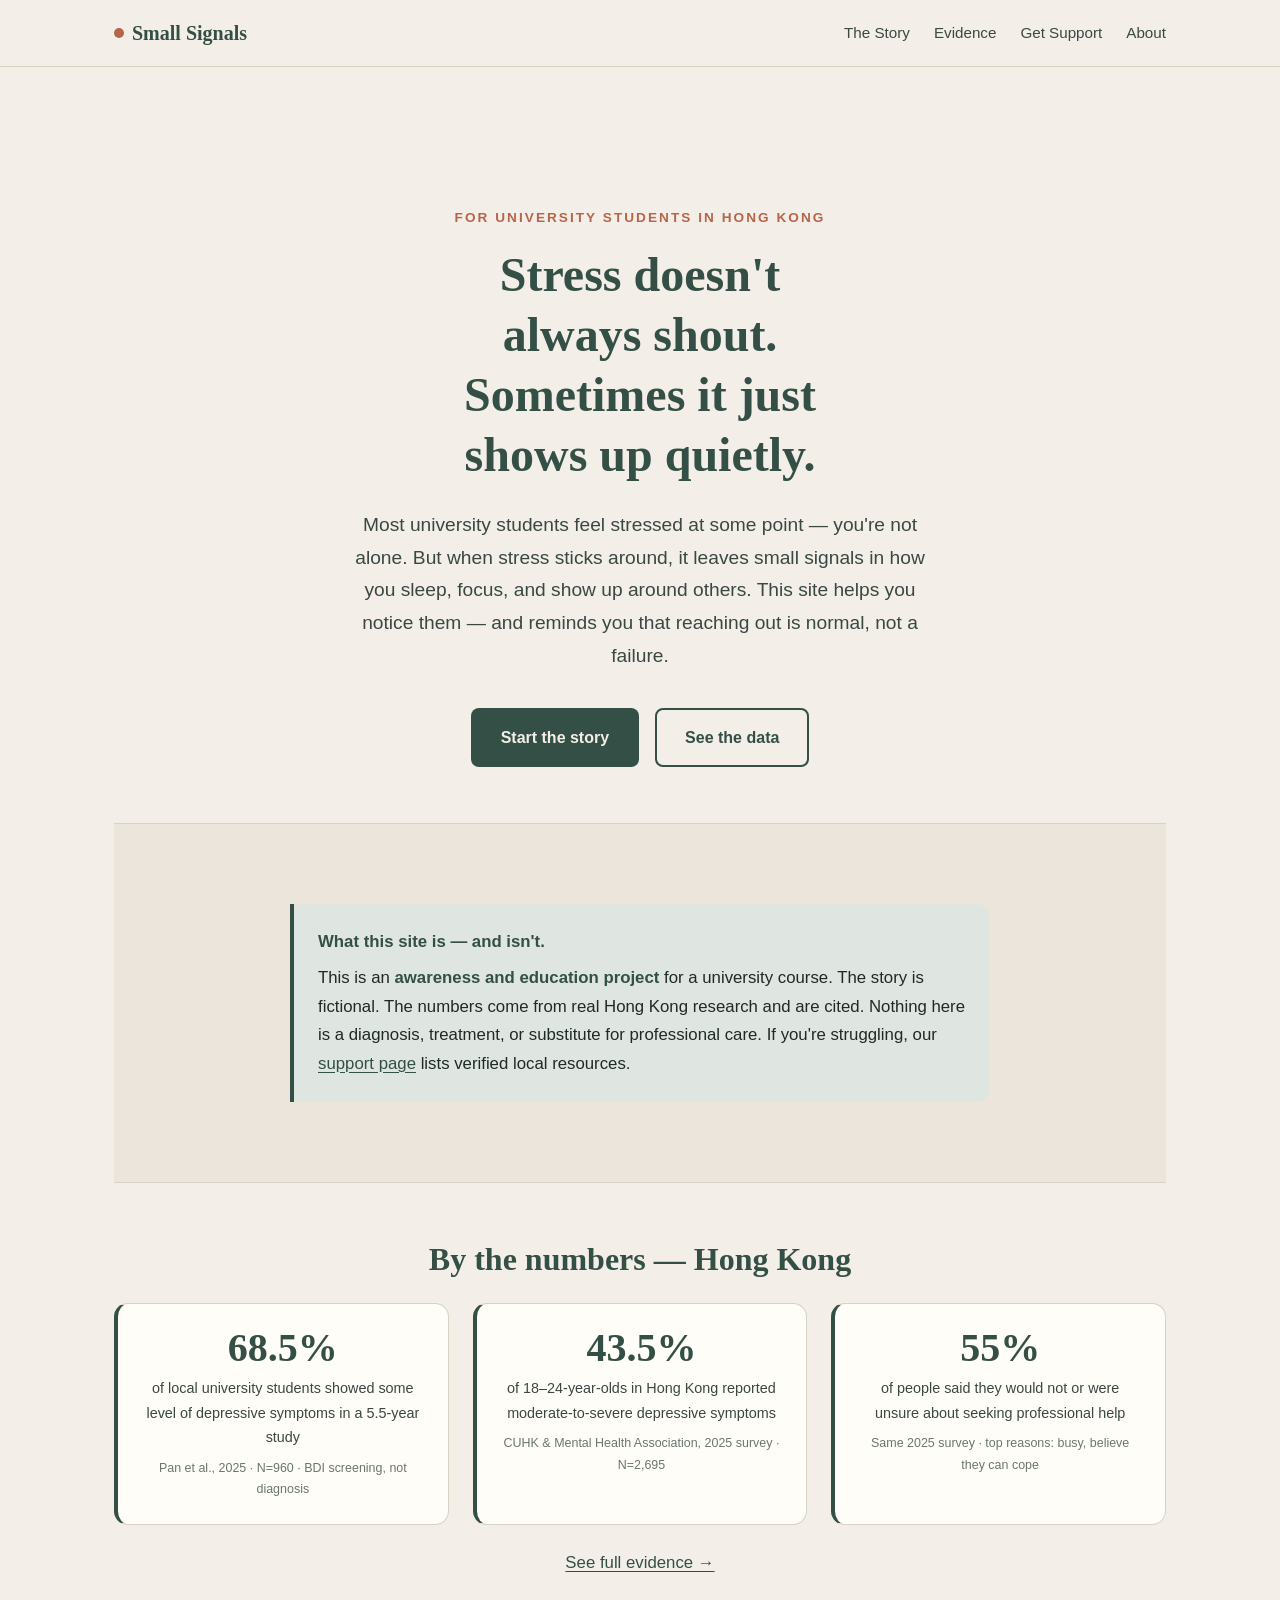
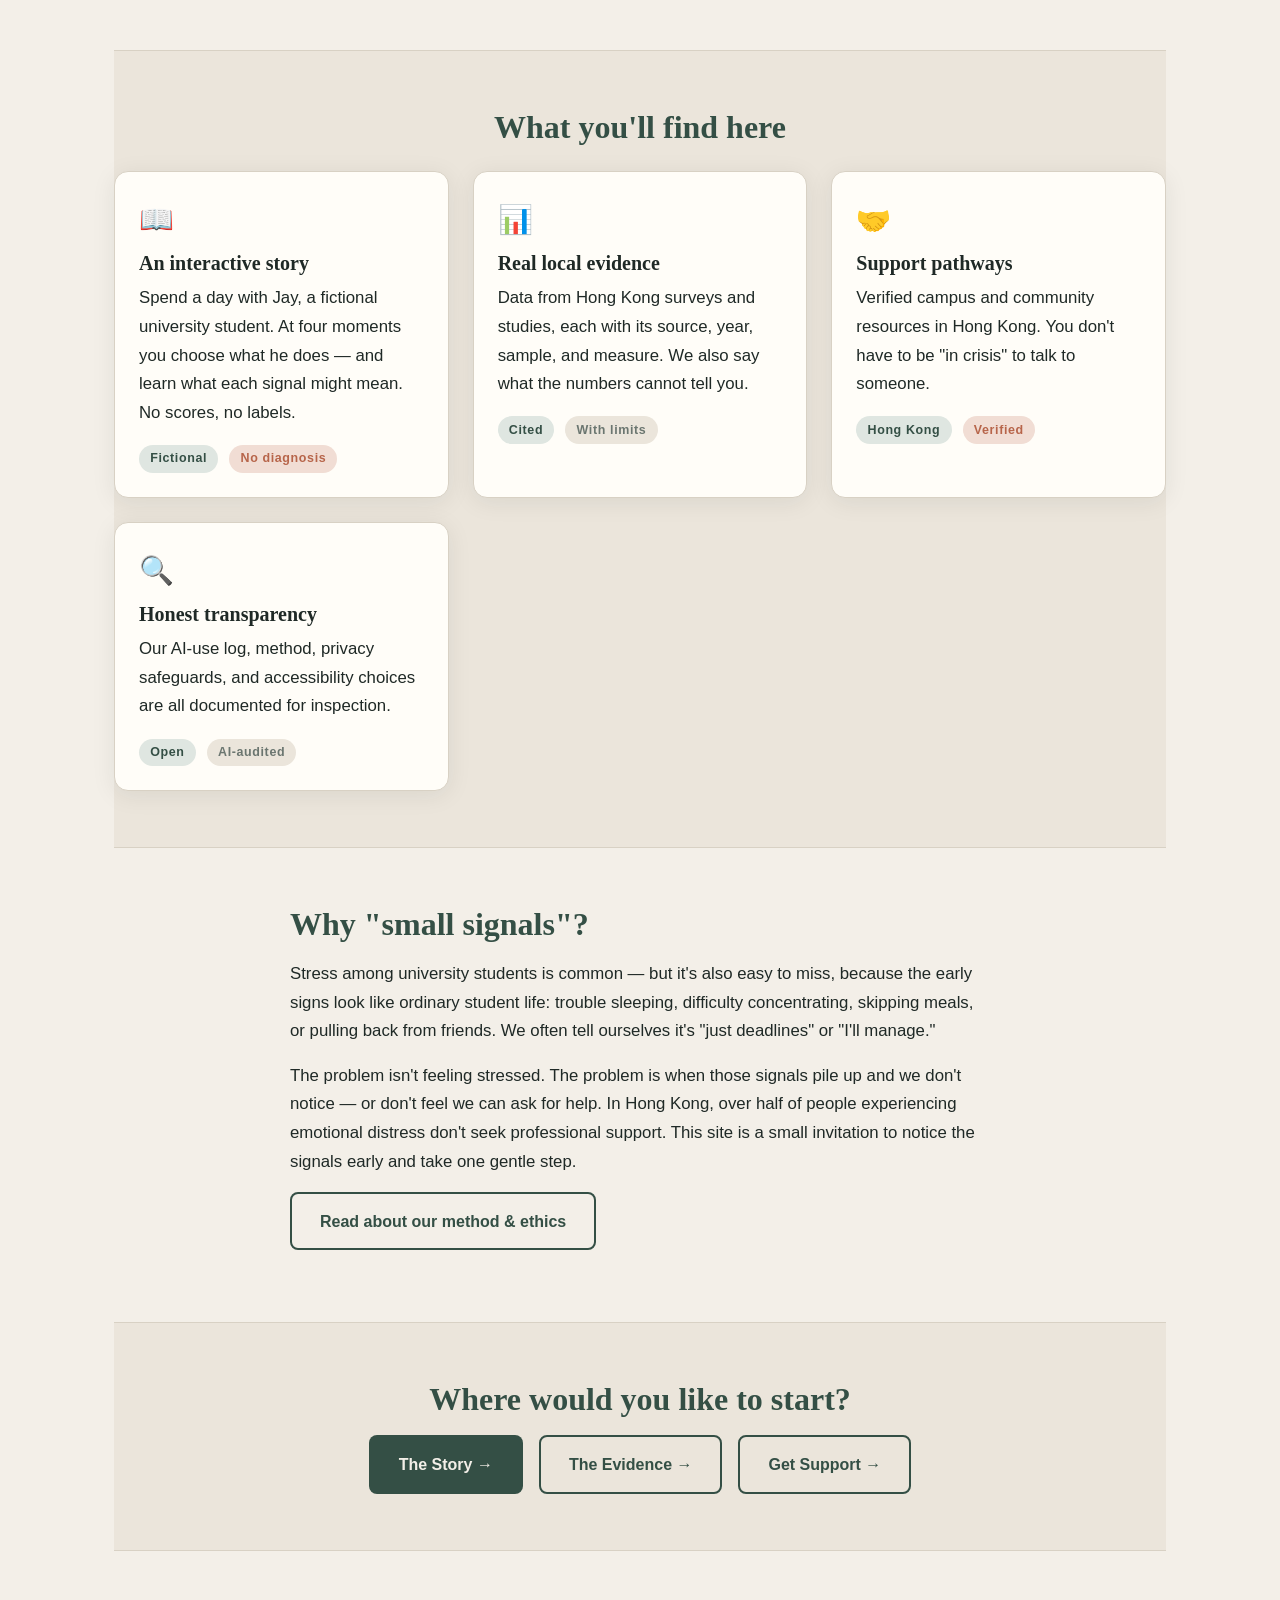
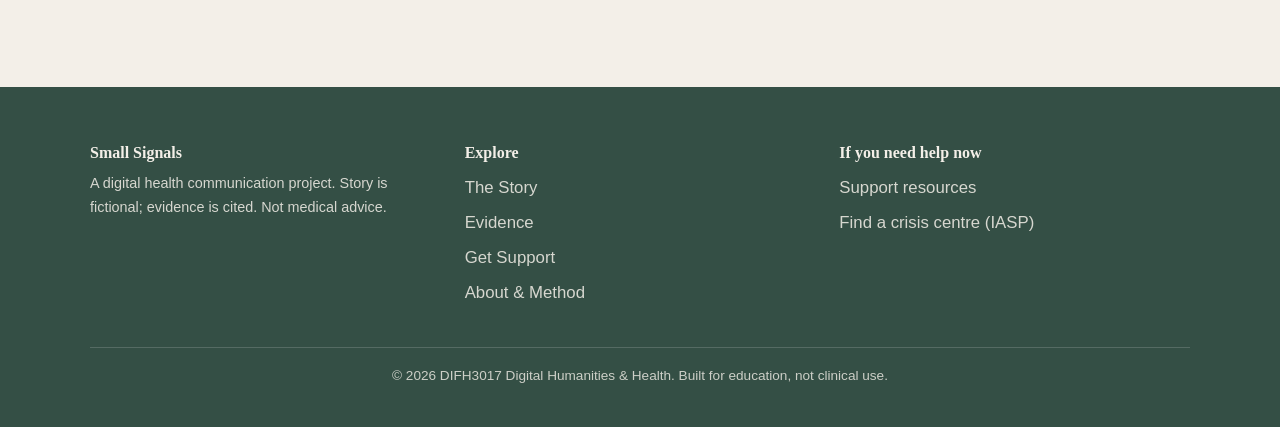
==== index.html @ 236f458a "Create index.html" ====
<!DOCTYPE html>
<html lang="en">
  <head>
    <meta charset="UTF-8" />
    <meta name="viewport" content="width=device-width, initial-scale=1.0" />
    <title>Small Signals — Recognising Stress in University Life</title>
    <meta
      name="description"
      content="An interactive, evidence-based site helping Hong Kong university students recognise stress signals and take a small step toward support. Fiction paired with real local data."
    />
    <link rel="stylesheet" href="style.css" />
  </head>
  <body>
    <a class="skip-link" href="#main">Skip to content</a>

    <header class="site-header">
      <nav class="nav" aria-label="Primary">
        <a href="index.html" class="nav-brand"
          ><span class="dot" aria-hidden="true"></span> Small Signals</a
        >
        <ul class="nav-links">
          <li><a href="story.html">The Story</a></li>
          <li><a href="evidence.html">Evidence</a></li>
          <li><a href="support.html">Get Support</a></li>
          <li><a href="about.html">About</a></li>
        </ul>
      </nav>
    </header>

    <main id="main">
      <!-- HERO -->
      <section class="hero">
        <span class="eyebrow">For university students in Hong Kong</span>
        <h1>Stress doesn't always shout. Sometimes it just shows up quietly.</h1>
        <p class="lede">
          Most university students feel stressed at some point — you're not
          alone. But when stress sticks around, it leaves small signals in how
          you sleep, focus, and show up around others. This site helps you
          notice them — and reminds you that reaching out is normal, not a
          failure.
        </p>
        <div class="btn-group">
          <a href="story.html" class="btn btn--primary">Start the story</a>
          <a href="evidence.html" class="btn btn--ghost">See the data</a>
        </div>
      </section>

      <!-- DISCLAIMER -->
      <section class="section section--alt">
        <div class="prose">
          <div class="callout callout--green">
            <strong>What this site is — and isn't.</strong>
            <p style="margin: 0.5rem 0 0">
              This is an <strong>awareness and education project</strong> for a
              university course. The story is fictional. The numbers come from
              real Hong Kong research and are cited. Nothing here is a
              diagnosis, treatment, or substitute for professional care. If
              you're struggling, our <a href="support.html">support page</a>
              lists verified local resources.
            </p>
          </div>
        </div>
      </section>

      <!-- KEY STATS PREVIEW -->
      <section class="section">
        <h2 style="text-align: center">By the numbers — Hong Kong</h2>
        <div class="stat-grid">
          <div class="stat">
            <span class="number">68.5%</span>
            <div class="label">
              of local university students showed some level of depressive
              symptoms in a 5.5-year study
            </div>
            <span class="caveat">Pan et al., 2025 · N=960 · BDI screening, not diagnosis</span>
          </div>
          <div class="stat">
            <span class="number">43.5%</span>
            <div class="label">
              of 18–24-year-olds in Hong Kong reported moderate-to-severe
              depressive symptoms
            </div>
            <span class="caveat">CUHK &amp; Mental Health Association, 2025 survey · N=2,695</span>
          </div>
          <div class="stat">
            <span class="number">55%</span>
            <div class="label">
              of people said they would not or were unsure about seeking
              professional help
            </div>
            <span class="caveat">Same 2025 survey · top reasons: busy, believe they can cope</span>
          </div>
        </div>
        <p style="text-align: center; margin-top: var(--space-3)">
          <a href="evidence.html">See full evidence &rarr;</a>
        </p>
      </section>

      <!-- FOUR PILLARS -->
      <section class="section section--alt">
        <h2 style="text-align: center">What you'll find here</h2>
        <div class="card-grid">
          <div class="card">
            <div class="icon" aria-hidden="true">📖</div>
            <h3>An interactive story</h3>
            <p>
              Spend a day with Jay, a fictional university student. At four
              moments you choose what he does — and learn what each signal
              might mean. No scores, no labels.
            </p>
            <span class="tag">Fictional</span>
            <span class="tag tag--coral">No diagnosis</span>
          </div>
          <div class="card">
            <div class="icon" aria-hidden="true">📊</div>
            <h3>Real local evidence</h3>
            <p>
              Data from Hong Kong surveys and studies, each with its source,
              year, sample, and measure. We also say what the numbers cannot
              tell you.
            </p>
            <span class="tag">Cited</span>
            <span class="tag tag--muted">With limits</span>
          </div>
          <div class="card">
            <div class="icon" aria-hidden="true">🤝</div>
            <h3>Support pathways</h3>
            <p>
              Verified campus and community resources in Hong Kong. You don't
              have to be "in crisis" to talk to someone.
            </p>
            <span class="tag">Hong Kong</span>
            <span class="tag tag--coral">Verified</span>
          </div>
          <div class="card">
            <div class="icon" aria-hidden="true">🔍</div>
            <h3>Honest transparency</h3>
            <p>
              Our AI-use log, method, privacy safeguards, and accessibility
              choices are all documented for inspection.
            </p>
            <span class="tag">Open</span>
            <span class="tag tag--muted">AI-audited</span>
          </div>
        </div>
      </section>

      <!-- WHY -->
      <section class="section">
        <div class="prose">
          <h2>Why "small signals"?</h2>
          <p>
            Stress among university students is common — but it's also easy to
            miss, because the early signs look like ordinary student life:
            trouble sleeping, difficulty concentrating, skipping meals, or
            pulling back from friends. We often tell ourselves it's "just
            deadlines" or "I'll manage."
          </p>
          <p>
            The problem isn't feeling stressed. The problem is when those
            signals pile up and we don't notice — or don't feel we can ask for
            help. In Hong Kong, over half of people experiencing emotional
            distress don't seek professional support. This site is a small
            invitation to notice the signals early and take one gentle step.
          </p>
          <p>
            <a href="about.html" class="btn btn--ghost"
              >Read about our method &amp; ethics</a
            >
          </p>
        </div>
      </section>

      <!-- CTA -->
      <section class="section section--alt" style="text-align: center">
        <h2>Where would you like to start?</h2>
        <div class="btn-group">
          <a href="story.html" class="btn btn--primary">The Story →</a>
          <a href="evidence.html" class="btn btn--ghost">The Evidence →</a>
          <a href="support.html" class="btn btn--ghost">Get Support →</a>
        </div>
      </section>
    </main>

    <footer class="site-footer">
      <div class="footer-inner">
        <div class="footer-grid">
          <div>
            <h3>Small Signals</h3>
            <p style="font-size: 0.9rem; opacity: 0.85">
              A digital health communication project. Story is fictional;
              evidence is cited. Not medical advice.
            </p>
          </div>
          <div>
            <h3>Explore</h3>
            <a href="story.html">The Story</a>
            <a href="evidence.html">Evidence</a>
            <a href="support.html">Get Support</a>
            <a href="about.html">About &amp; Method</a>
          </div>
          <div>
            <h3>If you need help now</h3>
            <a href="support.html">Support resources</a>
            <a
              href="https://www.iasp.info/resources/Crisis_Centres/"
              target="_blank"
              rel="noopener"
              >Find a crisis centre (IASP)</a
            >
          </div>
        </div>
        <div class="footer-bottom">
          <p>
            © <span id="year">2026</span> DIFH3017 Digital Humanities &amp;
            Health. Built for education, not clinical use.
          </p>
        </div>
      </div>
    </footer>

    <script src="script.js"></script>
  </body>
</html>
---- style.css ----
/* =========================================================
   DIFH3017 — Mental Health Communication Website
   Design tokens: warm paper, deep green, restrained coral
   ========================================================= */

:root {
  --paper: #f3efe8;
  --paper-2: #ebe5db;
  --ink: #1f2926;
  --ink-soft: #3a4742;
  --muted: #6b7670;
  --green: #344f45;
  --green-soft: #5a7a6e;
  --green-tint: #dfe6e1;
  --coral: #b7654a;
  --coral-soft: #d3927d;
  --coral-tint: #f1ddd4;
  --line: #d8d1c4;
  --white: #fffdf8;

  --space-1: 0.5rem;
  --space-2: 1rem;
  --space-3: 1.5rem;
  --space-4: 2.25rem;
  --space-5: 3.5rem;
  --space-6: 5rem;

  --radius: 14px;
  --radius-sm: 8px;

  --shadow: 0 4px 24px rgba(31, 41, 38, 0.08);

  --font-serif: "Georgia", "Times New Roman", serif;
  --font-sans: -apple-system, BlinkMacSystemFont, "Segoe UI", "Helvetica Neue",
    Arial, sans-serif;

  --maxw: 1100px;
  --maxw-prose: 700px;
}

*,
*::before,
*::after {
  box-sizing: border-box;
}

html {
  scroll-behavior: smooth;
}

body {
  margin: 0;
  font-family: var(--font-sans);
  font-size: 1.05rem;
  line-height: 1.7;
  color: var(--ink);
  background: var(--paper);
  -webkit-font-smoothing: antialiased;
}

h1,
h2,
h3,
h4 {
  font-family: var(--font-serif);
  color: var(--green);
  line-height: 1.25;
  margin-top: 0;
}

h1 {
  font-size: clamp(2rem, 5vw, 3rem);
  margin-bottom: var(--space-3);
}

h2 {
  font-size: clamp(1.5rem, 3vw, 2rem);
  margin-bottom: var(--space-2);
}

h3 {
  font-size: 1.25rem;
  color: var(--ink);
  margin-bottom: var(--space-1);
}

p {
  margin: 0 0 var(--space-2);
}

a {
  color: var(--green);
  text-decoration: underline;
  text-underline-offset: 3px;
}

a:hover {
  color: var(--coral);
}

/* ---------- Skip link ---------- */
.skip-link {
  position: absolute;
  left: -9999px;
  top: 0;
  background: var(--green);
  color: var(--paper);
  padding: 0.75rem 1.25rem;
  z-index: 1000;
  border-radius: 0 0 var(--radius-sm) 0;
}

.skip-link:focus {
  left: 0;
}

/* ---------- Header / Nav ---------- */
.site-header {
  background: var(--paper);
  border-bottom: 1px solid var(--line);
  position: sticky;
  top: 0;
  z-index: 100;
}

.nav {
  max-width: var(--maxw);
  margin: 0 auto;
  padding: var(--space-2) var(--space-3);
  display: flex;
  align-items: center;
  justify-content: space-between;
  flex-wrap: wrap;
  gap: var(--space-2);
}

.nav-brand {
  font-family: var(--font-serif);
  font-size: 1.25rem;
  font-weight: 700;
  color: var(--green);
  text-decoration: none;
  display: flex;
  align-items: center;
  gap: 0.5rem;
}

.nav-brand .dot {
  display: inline-block;
  width: 10px;
  height: 10px;
  border-radius: 50%;
  background: var(--coral);
}

.nav-links {
  display: flex;
  gap: var(--space-3);
  list-style: none;
  margin: 0;
  padding: 0;
  flex-wrap: wrap;
}

.nav-links a {
  text-decoration: none;
  color: var(--ink-soft);
  font-weight: 500;
  font-size: 0.95rem;
  padding: 0.25rem 0;
  border-bottom: 2px solid transparent;
}

.nav-links a:hover,
.nav-links a.active {
  color: var(--green);
  border-bottom-color: var(--coral);
}

/* ---------- Layout ---------- */
main {
  max-width: var(--maxw);
  margin: 0 auto;
  padding: var(--space-5) var(--space-3);
}

.prose {
  max-width: var(--maxw-prose);
  margin: 0 auto;
}

.section {
  padding: var(--space-5) 0;
}

.section--alt {
  background: var(--paper-2);
  border-top: 1px solid var(--line);
  border-bottom: 1px solid var(--line);
}

/* ---------- Hero ---------- */
.hero {
  padding: var(--space-6) 0 var(--space-5);
  text-align: center;
}

.hero .eyebrow {
  display: inline-block;
  font-size: 0.85rem;
  letter-spacing: 0.15em;
  text-transform: uppercase;
  color: var(--coral);
  font-weight: 600;
  margin-bottom: var(--space-2);
}

.hero h1 {
  max-width: 16ch;
  margin-left: auto;
  margin-right: auto;
}

.hero .lede {
  font-size: 1.2rem;
  color: var(--ink-soft);
  max-width: 55ch;
  margin: 0 auto var(--space-4);
}

/* ---------- Buttons ---------- */
.btn {
  display: inline-block;
  padding: 0.85rem 1.75rem;
  border-radius: var(--radius-sm);
  font-weight: 600;
  text-decoration: none;
  border: 2px solid transparent;
  cursor: pointer;
  font-size: 1rem;
  transition: background 0.2s, color 0.2s, border-color 0.2s;
  font-family: var(--font-sans);
}

.btn--primary {
  background: var(--green);
  color: var(--paper);
}

.btn--primary:hover {
  background: var(--coral);
  color: var(--paper);
}

.btn--ghost {
  background: transparent;
  color: var(--green);
  border-color: var(--green);
}

.btn--ghost:hover {
  background: var(--green);
  color: var(--paper);
}

.btn-group {
  display: flex;
  gap: var(--space-2);
  flex-wrap: wrap;
  justify-content: center;
}

/* ---------- Cards ---------- */
.card-grid {
  display: grid;
  grid-template-columns: repeat(auto-fit, minmax(260px, 1fr));
  gap: var(--space-3);
  margin-top: var(--space-3);
}

.card {
  background: var(--white);
  border: 1px solid var(--line);
  border-radius: var(--radius);
  padding: var(--space-3);
  box-shadow: var(--shadow);
}

.card .icon {
  font-size: 1.75rem;
  margin-bottom: var(--space-1);
}

/* ---------- Tag / label ---------- */
.tag {
  display: inline-block;
  font-size: 0.78rem;
  font-weight: 600;
  letter-spacing: 0.05em;
  padding: 0.2rem 0.7rem;
  border-radius: 999px;
  background: var(--green-tint);
  color: var(--green);
  margin-right: 0.4rem;
}

.tag--coral {
  background: var(--coral-tint);
  color: var(--coral);
}

.tag--muted {
  background: var(--paper-2);
  color: var(--muted);
}

/* ---------- Evidence ---------- */
.stat-grid {
  display: grid;
  grid-template-columns: repeat(auto-fit, minmax(200px, 1fr));
  gap: var(--space-3);
  margin: var(--space-3) 0;
}

.stat {
  background: var(--white);
  border: 1px solid var(--line);
  border-left: 4px solid var(--green);
  border-radius: var(--radius);
  padding: var(--space-3);
  text-align: center;
}

.stat .number {
  font-family: var(--font-serif);
  font-size: 2.5rem;
  font-weight: 700;
  color: var(--green);
  line-height: 1;
  display: block;
  margin-bottom: 0.5rem;
}

.stat .label {
  font-size: 0.9rem;
  color: var(--ink-soft);
}

.stat .caveat {
  font-size: 0.78rem;
  color: var(--muted);
  margin-top: 0.5rem;
  display: block;
}

/* ---------- Story ---------- */
.story-nav {
  display: flex;
  gap: var(--space-1);
  flex-wrap: wrap;
  justify-content: center;
  margin: var(--space-3) 0;
}

.story-nav button {
  background: var(--white);
  border: 1px solid var(--line);
  color: var(--ink-soft);
  padding: 0.5rem 1rem;
  border-radius: 999px;
  cursor: pointer;
  font-size: 0.9rem;
  font-family: var(--font-sans);
}

.story-nav button.active {
  background: var(--green);
  color: var(--paper);
  border-color: var(--green);
}

.story-nav button:focus-visible,
.btn:focus-visible,
a:focus-visible {
  outline: 3px solid var(--coral);
  outline-offset: 2px;
}

.scene {
  background: var(--white);
  border: 1px solid var(--line);
  border-radius: var(--radius);
  padding: var(--space-4);
  margin: var(--space-3) 0;
  box-shadow: var(--shadow);
  position: relative;
}

.scene .scene-place {
  font-size: 0.85rem;
  letter-spacing: 0.1em;
  text-transform: uppercase;
  color: var(--coral);
  font-weight: 600;
}

.scene .scene-title {
  margin-top: 0.25rem;
}

.scene p {
  font-size: 1.1rem;
  line-height: 1.8;
}

.scene .reflection {
  background: var(--paper-2);
  border-left: 3px solid var(--coral);
  padding: var(--space-2) var(--space-3);
  border-radius: 0 var(--radius-sm) var(--radius-sm) 0;
  margin-top: var(--space-3);
  font-style: italic;
  color: var(--ink-soft);
}

.scene-controls {
  display: flex;
  justify-content: space-between;
  margin-top: var(--space-3);
  gap: var(--space-2);
}

/* ---------- Storymap ---------- */
.storymap {
  display: flex;
  justify-content: space-between;
  align-items: center;
  margin: var(--space-4) 0;
  flex-wrap: wrap;
  gap: var(--space-1);
  position: relative;
}

.storymap::before {
  content: "";
  position: absolute;
  top: 18px;
  left: 24px;
  right: 24px;
  height: 2px;
  background: var(--line);
  z-index: 0;
}

.map-stop {
  display: flex;
  flex-direction: column;
  align-items: center;
  gap: 0.4rem;
  cursor: pointer;
  background: none;
  border: none;
  z-index: 1;
  font-family: var(--font-sans);
  font-size: 0.78rem;
  color: var(--ink-soft);
}

.map-stop .dot {
  width: 36px;
  height: 36px;
  border-radius: 50%;
  background: var(--white);
  border: 2px solid var(--green-soft);
  display: flex;
  align-items: center;
  justify-content: center;
  font-weight: 700;
  color: var(--green-soft);
  transition: all 0.2s;
}

.map-stop.active .dot {
  background: var(--green);
  color: var(--paper);
  border-color: var(--green);
  transform: scale(1.15);
}

.map-stop:hover .dot {
  border-color: var(--coral);
}

/* ---------- Table ---------- */
.table-wrap {
  overflow-x: auto;
  margin: var(--space-3) 0;
}

table {
  width: 100%;
  border-collapse: collapse;
  font-size: 0.95rem;
}

th,
td {
  padding: 0.85rem 1rem;
  text-align: left;
  border-bottom: 1px solid var(--line);
  vertical-align: top;
}

th {
  background: var(--green);
  color: var(--paper);
  font-weight: 600;
}

tbody tr:nth-child(even) {
  background: var(--paper-2);
}

/* ---------- Callout ---------- */
.callout {
  background: var(--coral-tint);
  border-left: 4px solid var(--coral);
  padding: var(--space-3);
  border-radius: 0 var(--radius) var(--radius) 0;
  margin: var(--space-3) 0;
}

.callout--green {
  background: var(--green-tint);
  border-left-color: var(--green);
}

.callout strong {
  color: var(--coral);
}

.callout--green strong {
  color: var(--green);
}

/* ---------- Footer ---------- */
.site-footer {
  background: var(--green);
  color: var(--paper);
  padding: var(--space-5) var(--space-3) var(--space-3);
  margin-top: var(--space-6);
}

.footer-inner {
  max-width: var(--maxw);
  margin: 0 auto;
}

.footer-grid {
  display: grid;
  grid-template-columns: repeat(auto-fit, minmax(200px, 1fr));
  gap: var(--space-3);
  margin-bottom: var(--space-4);
}

.footer-grid h3 {
  color: var(--paper);
  font-size: 1rem;
  margin-bottom: var(--space-1);
}

.footer-grid a {
  color: var(--paper);
  text-decoration: none;
  display: block;
  padding: 0.2rem 0;
  opacity: 0.85;
}

.footer-grid a:hover {
  opacity: 1;
  text-decoration: underline;
}

.footer-bottom {
  border-top: 1px solid rgba(255, 255, 255, 0.2);
  padding-top: var(--space-2);
  font-size: 0.85rem;
  opacity: 0.8;
  text-align: center;
}

/* ---------- Live region (a11y) ---------- */
.sr-only {
  position: absolute;
  width: 1px;
  height: 1px;
  padding: 0;
  margin: -1px;
  overflow: hidden;
  clip: rect(0, 0, 0, 0);
  white-space: nowrap;
  border: 0;
}

/* ---------- Story interaction ---------- */
.progress-dots {
  display: flex;
  justify-content: center;
  gap: 0.6rem;
  margin: var(--space-3) 0;
}

.progress-dot {
  width: 12px;
  height: 12px;
  border-radius: 50%;
  background: var(--line);
  border: none;
  cursor: pointer;
  padding: 0;
  transition: background 0.2s, transform 0.2s;
}

.progress-dot.active {
  background: var(--green);
  transform: scale(1.4);
}

.progress-dot.done {
  background: var(--coral);
}

.story-card {
  background: var(--white);
  border: 1px solid var(--line);
  border-radius: var(--radius);
  padding: var(--space-4);
  margin: var(--space-3) 0;
  box-shadow: var(--shadow);
  max-width: var(--maxw-prose);
  margin-left: auto;
  margin-right: auto;
}

.story-card .time {
  font-size: 0.85rem;
  letter-spacing: 0.1em;
  text-transform: uppercase;
  color: var(--coral);
  font-weight: 600;
  margin-bottom: var(--space-1);
}

.story-card h2 {
  margin-bottom: var(--space-2);
}

.story-card .scene-text {
  font-size: 1.1rem;
  line-height: 1.8;
  margin-bottom: var(--space-3);
}

.choices {
  display: flex;
  flex-direction: column;
  gap: var(--space-2);
  margin-top: var(--space-3);
}

.choice-btn {
  background: var(--paper);
  border: 2px solid var(--line);
  border-radius: var(--radius-sm);
  padding: var(--space-2) var(--space-3);
  text-align: left;
  cursor: pointer;
  font-size: 1rem;
  font-family: var(--font-sans);
  color: var(--ink);
  transition: border-color 0.2s, background 0.2s;
}

.choice-btn:hover {
  border-color: var(--green);
  background: var(--green-tint);
}

.choice-btn:focus-visible {
  outline: 3px solid var(--coral);
  outline-offset: 2px;
}

.insight {
  background: var(--green-tint);
  border-left: 4px solid var(--green);
  padding: var(--space-3);
  border-radius: 0 var(--radius-sm) var(--radius-sm) 0;
  margin-top: var(--space-3);
  animation: fadeIn 0.4s ease;
}

.insight h4 {
  margin: 0 0 var(--space-1);
  color: var(--green);
  font-family: var(--font-sans);
  font-size: 1rem;
}

.insight p {
  margin: 0 0 var(--space-1);
  font-size: 0.98rem;
}

.insight .data-tag {
  display: inline-block;
  font-size: 0.75rem;
  background: var(--white);
  color: var(--green);
  padding: 0.15rem 0.6rem;
  border-radius: 999px;
  margin-top: var(--space-1);
  text-decoration: none;
}

.insight .data-tag:hover,
.insight .data-tag:focus-visible {
  background: var(--green);
  color: var(--white);
}

.story-outro {
  font-size: 1.05rem;
  color: var(--ink);
  margin-bottom: var(--space-2);
}

.btn--wide {
  padding: 1rem 2.4rem;
  font-size: 1.1rem;
}

.continue-row {
  text-align: right;
  margin-top: var(--space-3);
}

@keyframes fadeIn {
  from { opacity: 0; transform: translateY(8px); }
  to { opacity: 1; transform: translateY(0); }
}

/* ---------- Data visualisation ---------- */
.chart {
  background: var(--white);
  border: 1px solid var(--line);
  border-radius: var(--radius);
  padding: var(--space-3);
  margin: var(--space-3) auto;
  max-width: 760px;
  box-shadow: var(--shadow);
  overflow-x: auto;
}

.chart h3 {
  margin: 0 0 var(--space-1);
  font-family: var(--font-serif);
  font-size: 1.15rem;
  color: var(--green);
}

.chart svg {
  display: block;
  width: 100%;
  min-width: 640px;
  height: auto;
}

.chart-note {
  font-size: 0.85rem;
  color: var(--muted);
  margin-top: var(--space-2);
  line-height: 1.6;
}

.chart-bar {
  transform: scaleX(0);
  transform-box: fill-box;
  transform-origin: left center;
  transition: transform 0.9s cubic-bezier(0.22, 1, 0.36, 1);
}

.chart.is-visible .chart-bar {
  transform: scaleX(1);
}

/* ---------- Reduce motion ---------- */
@media (prefers-reduced-motion: reduce) {
  * {
    animation: none !important;
    transition: none !important;
    scroll-behavior: auto !important;
  }
}

/* ---------- Responsive ---------- */
@media (max-width: 640px) {
  .nav {
    flex-direction: column;
    align-items: flex-start;
  }

  .nav-links {
    gap: var(--space-2);
  }

  main {
    padding: var(--space-4) var(--space-2);
  }

  .storymap::before {
    display: none;
  }

  .storymap {
    flex-direction: column;
    align-items: stretch;
  }

  .map-stop {
    flex-direction: row;
    justify-content: flex-start;
    padding: 0.5rem;
    border: 1px solid var(--line);
    border-radius: var(--radius-sm);
  }
}
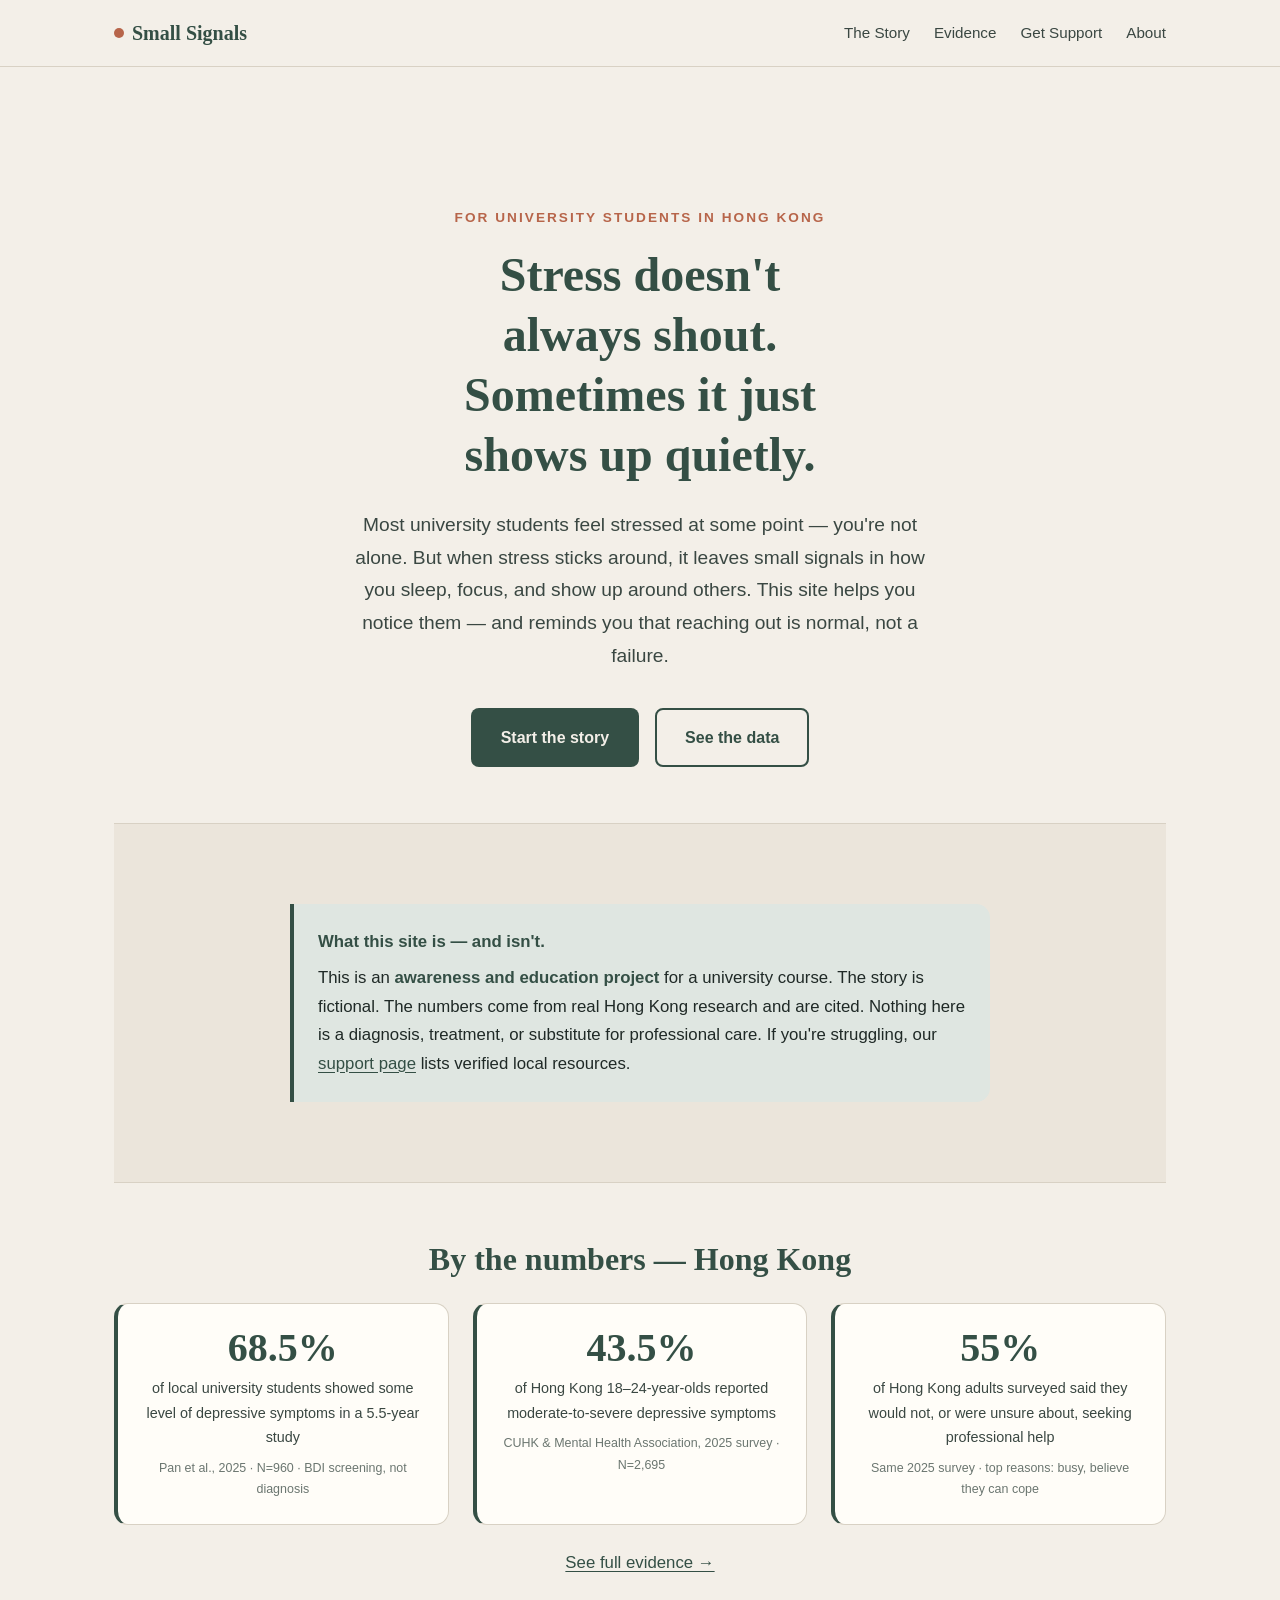
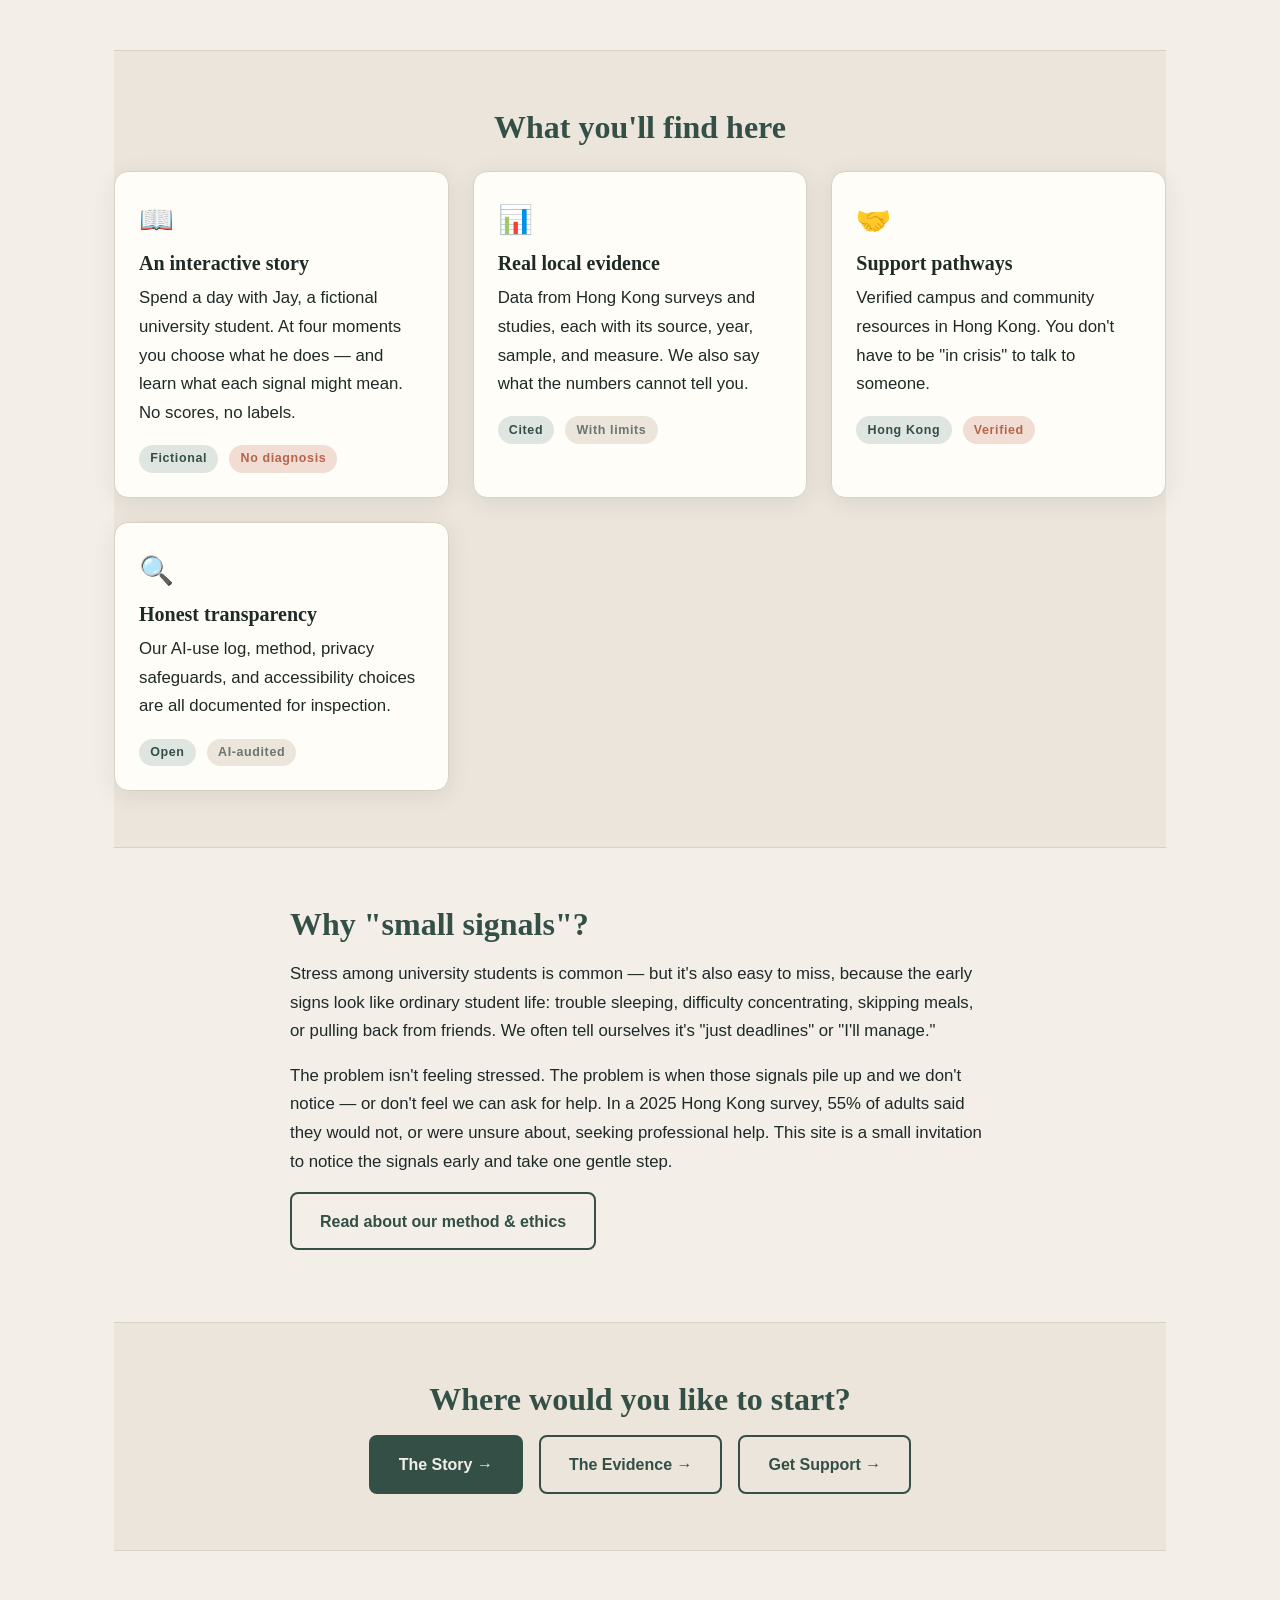
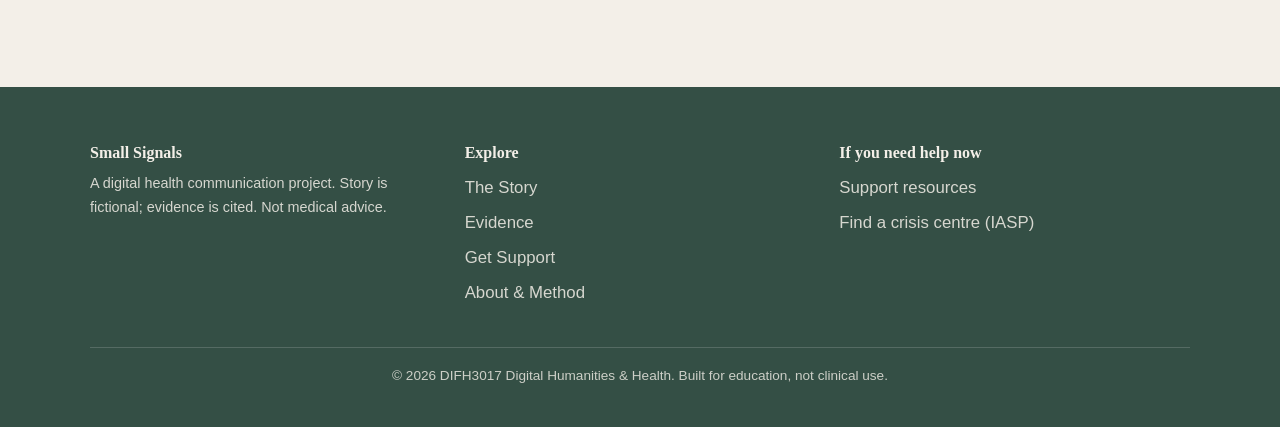
==== commit b585e466: "Update index.html" ====
--- a/index.html
+++ b/index.html
@@ -77,7 +77,7 @@
           <div class="stat">
             <span class="number">43.5%</span>
             <div class="label">
-              of 18–24-year-olds in Hong Kong reported moderate-to-severe
+              of Hong Kong 18–24-year-olds reported moderate-to-severe
               depressive symptoms
             </div>
             <span class="caveat">CUHK &amp; Mental Health Association, 2025 survey · N=2,695</span>
@@ -85,8 +85,8 @@
           <div class="stat">
             <span class="number">55%</span>
             <div class="label">
-              of people said they would not or were unsure about seeking
-              professional help
+              of Hong Kong adults surveyed said they would not, or were unsure
+              about, seeking professional help
             </div>
             <span class="caveat">Same 2025 survey · top reasons: busy, believe they can cope</span>
           </div>
@@ -159,9 +159,10 @@
           <p>
             The problem isn't feeling stressed. The problem is when those
             signals pile up and we don't notice — or don't feel we can ask for
-            help. In Hong Kong, over half of people experiencing emotional
-            distress don't seek professional support. This site is a small
-            invitation to notice the signals early and take one gentle step.
+            help. In a 2025 Hong Kong survey, 55% of adults said they would
+            not, or were unsure about, seeking professional help. This site is
+            a small invitation to notice the signals early and take one gentle
+            step.
           </p>
           <p>
             <a href="about.html" class="btn btn--ghost"
--- a/style.css
+++ b/style.css
@@ -617,7 +617,7 @@
   border-radius: 50%;
   background: var(--line);
   border: none;
-  cursor: pointer;
+  display: inline-block;
   padding: 0;
   transition: background 0.2s, transform 0.2s;
 }
@@ -785,13 +785,16 @@
 }
 
 .chart-bar {
-  transform: scaleX(0);
   transform-box: fill-box;
   transform-origin: left center;
   transition: transform 0.9s cubic-bezier(0.22, 1, 0.36, 1);
 }
 
-.chart.is-visible .chart-bar {
+.js .chart-bar {
+  transform: scaleX(0);
+}
+
+.js .chart.is-visible .chart-bar {
   transform: scaleX(1);
 }
 
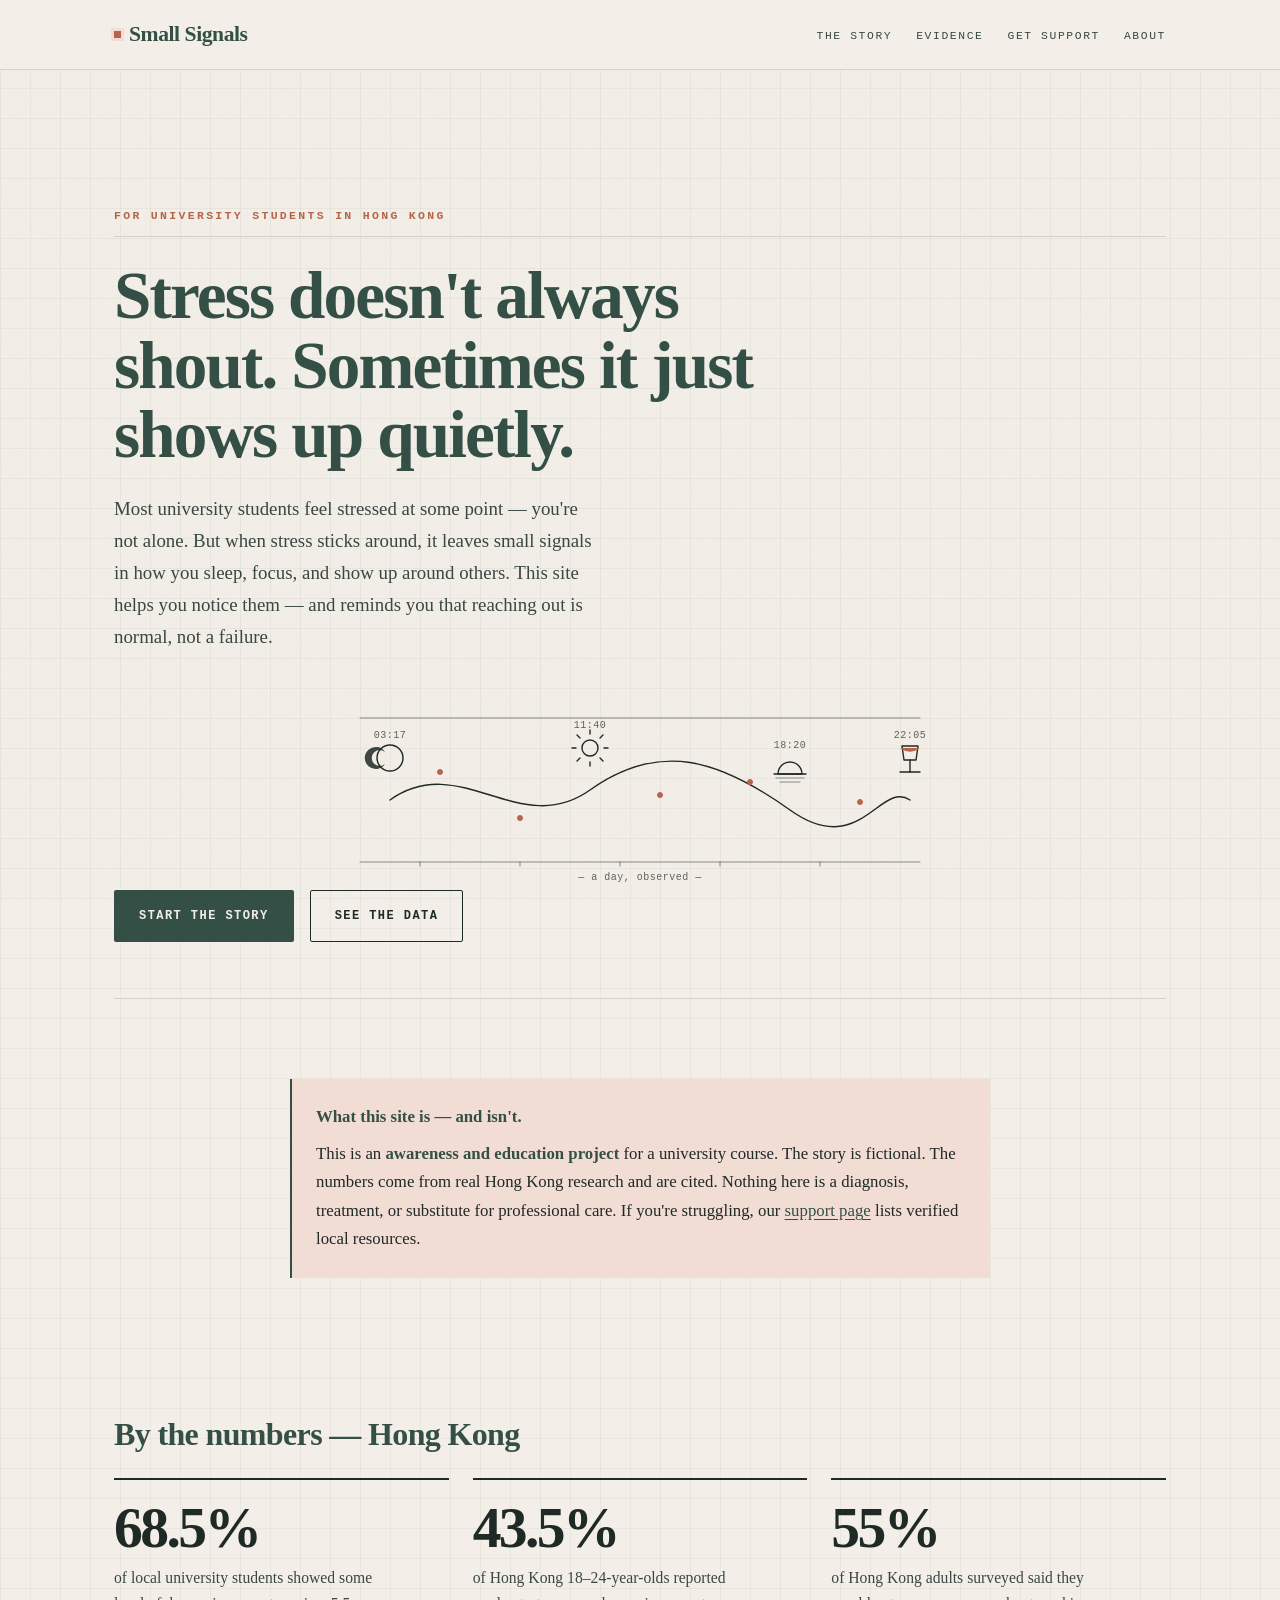
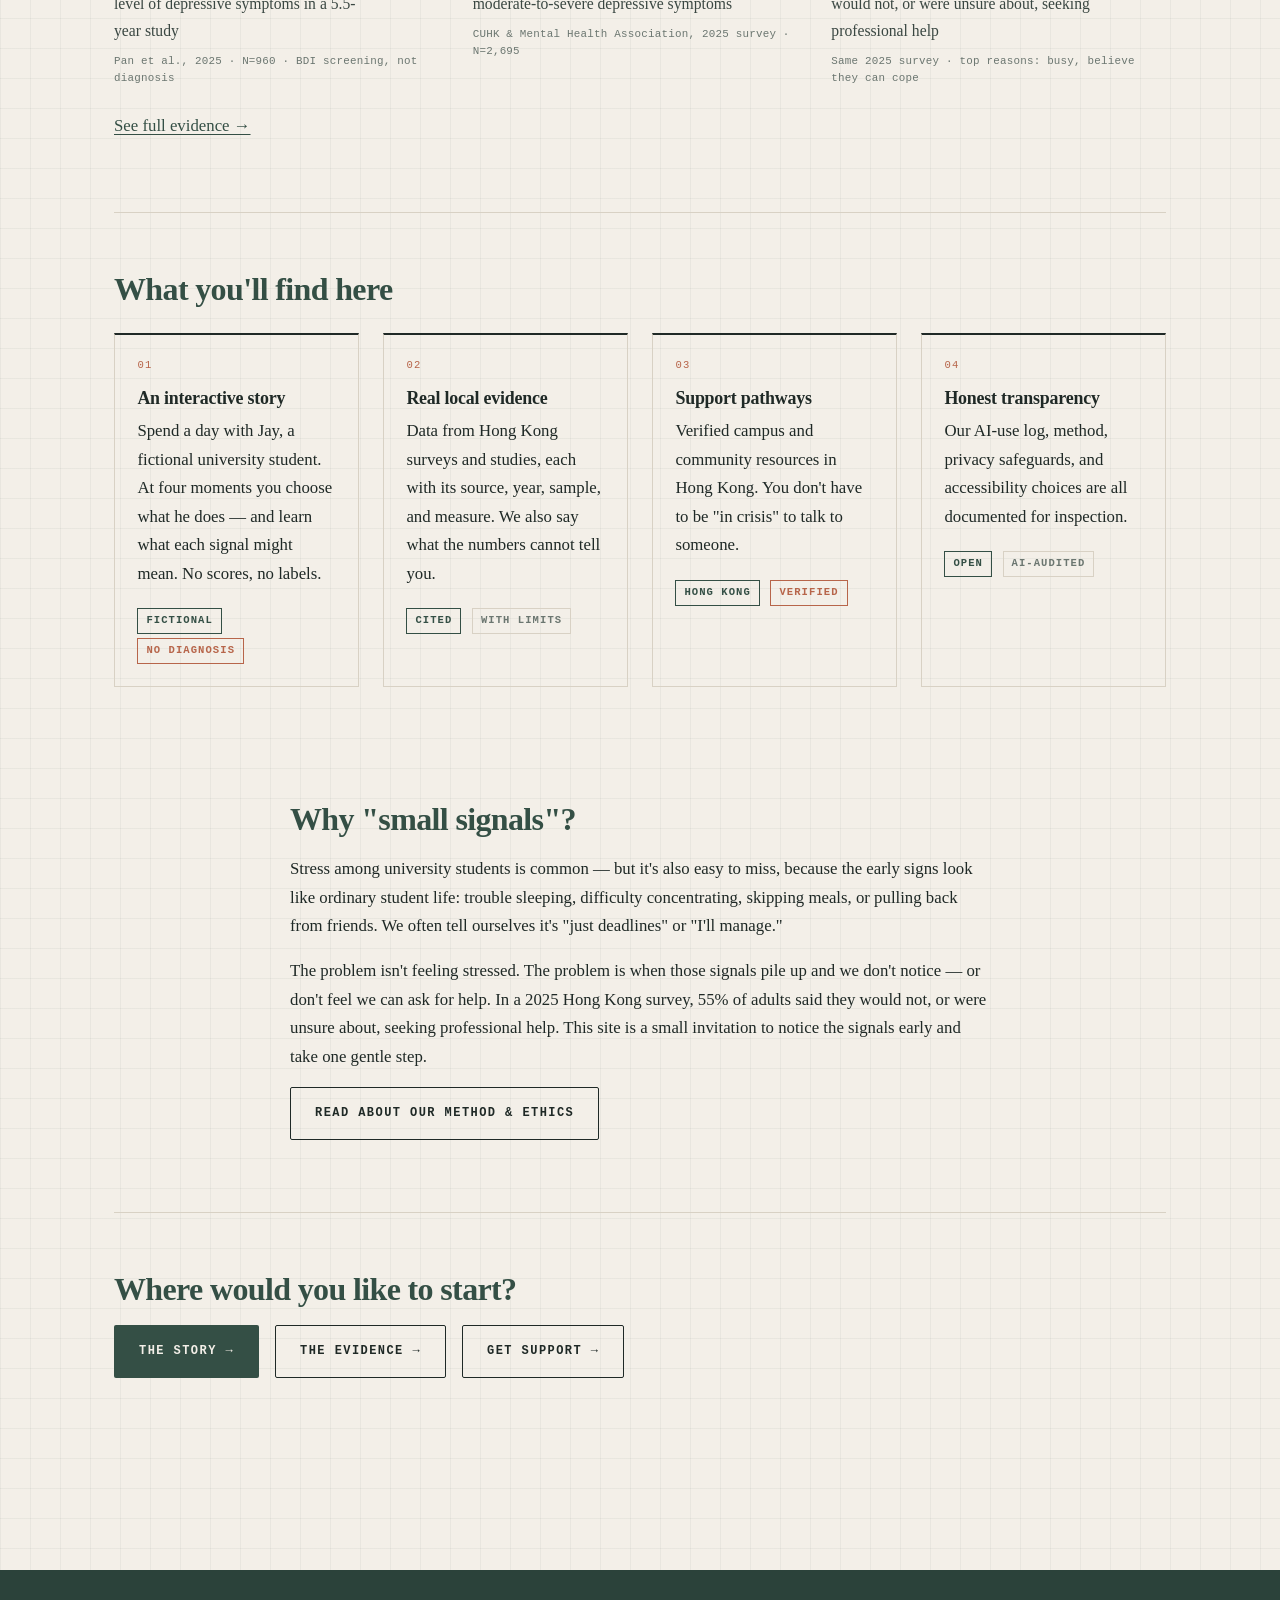
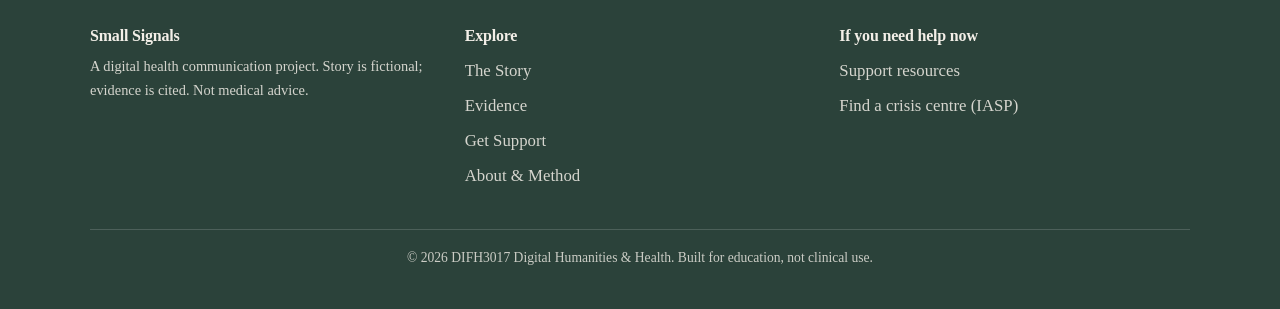
==== commit 5e4fd489: "Update index.html" ====
--- a/index.html
+++ b/index.html
@@ -39,6 +39,67 @@
           notice them — and reminds you that reaching out is normal, not a
           failure.
         </p>
+        <svg viewBox="0 0 640 200" class="hero-illustration" role="img" aria-label="A field-notebook style illustration of a day's observation path with four time markers: moon at night, sun at morning, sunset at dusk, and a lamp at evening">
+          <defs>
+            <style>
+              .hero-illustration{width:100%;height:auto;display:block;max-width:640px;margin:1.5rem auto 0}
+              .hero-illustration .ln{stroke:currentColor;stroke-width:1.4;fill:none;stroke-linecap:round;stroke-linejoin:round}
+              .hero-illustration .ln-soft{stroke:currentColor;stroke-width:1;fill:none;stroke-linecap:round;opacity:.5}
+              .hero-illustration .coral{fill:var(--coral);stroke:var(--coral)}
+              .hero-illustration .dot{fill:currentColor}
+              .hero-illustration .lbl{font-family:var(--font-mono,monospace);font-size:10px;fill:currentColor;opacity:.7;letter-spacing:.05em}
+            </style>
+          </defs>
+          <line x1="40" y1="28" x2="600" y2="28" class="ln-soft"/>
+          <line x1="40" y1="172" x2="600" y2="172" class="ln-soft"/>
+          <path d="M70 110 C 140 60, 200 150, 270 100 S 400 70, 470 120 S 560 90, 590 110" class="ln"/>
+          <circle cx="120" cy="82" r="2.5" class="coral"/>
+          <circle cx="200" cy="128" r="2.5" class="coral"/>
+          <circle cx="340" cy="105" r="2.5" class="coral"/>
+          <circle cx="430" cy="92" r="2.5" class="coral"/>
+          <circle cx="540" cy="112" r="2.5" class="coral"/>
+          <g transform="translate(70,110)">
+            <circle cx="0" cy="-42" r="13" class="ln"/>
+            <path d="M -5 -48 a 11 11 0 1 0 0 12 a 8 8 0 1 1 0 -12 z" class="dot" opacity=".85"/>
+            <text x="0" y="-62" text-anchor="middle" class="lbl">03:17</text>
+          </g>
+          <g transform="translate(270,100)">
+            <circle cx="0" cy="-42" r="8" class="ln"/>
+            <g class="ln">
+              <line x1="0" y1="-56" x2="0" y2="-60"/>
+              <line x1="0" y1="-24" x2="0" y2="-28"/>
+              <line x1="-14" y1="-42" x2="-18" y2="-42"/>
+              <line x1="14" y1="-42" x2="18" y2="-42"/>
+              <line x1="-10" y1="-52" x2="-13" y2="-55"/>
+              <line x1="10" y1="-52" x2="13" y2="-55"/>
+              <line x1="-10" y1="-32" x2="-13" y2="-29"/>
+              <line x1="10" y1="-32" x2="13" y2="-29"/>
+            </g>
+            <text x="0" y="-62" text-anchor="middle" class="lbl">11:40</text>
+          </g>
+          <g transform="translate(470,120)">
+            <path d="M -12 -36 a 12 12 0 0 1 24 0 z" class="ln"/>
+            <line x1="-16" y1="-36" x2="16" y2="-36" class="ln"/>
+            <line x1="-14" y1="-32" x2="14" y2="-32" class="ln-soft"/>
+            <line x1="-10" y1="-28" x2="10" y2="-28" class="ln-soft"/>
+            <text x="0" y="-62" text-anchor="middle" class="lbl">18:20</text>
+          </g>
+          <g transform="translate(590,110)">
+            <path d="M -8 -54 L 8 -54 L 6 -40 L -6 -40 Z" class="ln"/>
+            <line x1="0" y1="-40" x2="0" y2="-28" class="ln"/>
+            <path d="M -10 -28 L 10 -28" class="ln"/>
+            <path d="M -9 -52 Q 0 -46 9 -52" class="coral" fill="none" stroke-width="1.5"/>
+            <text x="0" y="-62" text-anchor="middle" class="lbl">22:05</text>
+          </g>
+          <g class="ln-soft">
+            <line x1="100" y1="172" x2="100" y2="176"/>
+            <line x1="200" y1="172" x2="200" y2="176"/>
+            <line x1="300" y1="172" x2="300" y2="176"/>
+            <line x1="400" y1="172" x2="400" y2="176"/>
+            <line x1="500" y1="172" x2="500" y2="176"/>
+          </g>
+          <text x="320" y="190" text-anchor="middle" class="lbl">&#8212; a day, observed &#8212;</text>
+        </svg>
         <div class="btn-group">
           <a href="story.html" class="btn btn--primary">Start the story</a>
           <a href="evidence.html" class="btn btn--ghost">See the data</a>
--- a/style.css
+++ b/style.css
@@ -839,3 +839,590 @@
     border-radius: var(--radius-sm);
   }
 }
+/* =========================================================
+   V2 — "Field notebook": graph paper, instrument labels,
+   and a page whose light follows Jay's day.
+   ========================================================= */
+
+:root {
+  --font-display: "Iowan Old Style", "Palatino Linotype", Palatino,
+    "Book Antiqua", Georgia, serif;
+  --font-mono: ui-monospace, SFMono-Regular, "SF Mono", Menlo, Consolas,
+    "Liberation Mono", monospace;
+  --footer-bg: #2b423a;
+  --footer-ink: #f3efe8;
+}
+
+body {
+  font-family: var(--font-display);
+  color: var(--ink);
+  background-color: var(--paper);
+  background-image: repeating-linear-gradient(
+      0deg,
+      rgba(52, 79, 69, 0.055) 0 1px,
+      transparent 1px 30px
+    ),
+    repeating-linear-gradient(
+      90deg,
+      rgba(52, 79, 69, 0.055) 0 1px,
+      transparent 1px 30px
+    );
+  transition: background-color 0.7s ease, color 0.7s ease;
+}
+
+/* First paint should never fade in: transitions begin after load */
+body:not(.is-lit) {
+  transition: none;
+}
+
+/* paper grain */
+body::after {
+  content: "";
+  position: fixed;
+  inset: 0;
+  z-index: 5;
+  pointer-events: none;
+  opacity: 0.045;
+  mix-blend-mode: multiply;
+  background-image: url("data:image/svg+xml,%3Csvg xmlns='http://www.w3.org/2000/svg' width='140' height='140'%3E%3Cfilter id='n'%3E%3CfeTurbulence type='fractalNoise' baseFrequency='0.85' numOctaves='3' stitchTiles='stitch'/%3E%3C/filter%3E%3Crect width='140' height='140' filter='url(%23n)'/%3E%3C/svg%3E");
+}
+
+h1,
+h2,
+h3,
+h4 {
+  font-family: var(--font-display);
+  letter-spacing: -0.012em;
+}
+
+h1 {
+  line-height: 1.03;
+  letter-spacing: -0.028em;
+}
+
+h2 {
+  letter-spacing: -0.02em;
+}
+
+h3 {
+  font-size: 1.12rem;
+}
+
+/* ---------- Header ---------- */
+.nav-brand {
+  font-size: 1.35rem;
+  letter-spacing: -0.02em;
+}
+
+.nav-brand .dot {
+  width: 7px;
+  height: 7px;
+  border-radius: 0;
+  box-shadow: 0 0 0 3px var(--coral-tint);
+}
+
+.nav-links a {
+  font-family: var(--font-mono);
+  font-size: 0.71rem;
+  letter-spacing: 0.14em;
+  text-transform: uppercase;
+  border-bottom-width: 1px;
+}
+
+/* ---------- Hero ---------- */
+.hero {
+  text-align: left;
+}
+
+.hero .eyebrow {
+  display: block;
+  font-family: var(--font-mono);
+  font-size: 0.72rem;
+  letter-spacing: 0.2em;
+  padding-bottom: 0.7rem;
+  border-bottom: 1px solid var(--line);
+  margin-bottom: var(--space-3);
+}
+
+.hero h1 {
+  max-width: 20ch;
+  margin-left: 0;
+  margin-right: 0;
+  font-size: clamp(2.3rem, 6vw, 4.2rem);
+}
+
+.hero .lede {
+  margin-left: 0;
+  margin-right: 0;
+  max-width: 52ch;
+  font-size: 1.18rem;
+}
+
+.btn-group {
+  justify-content: flex-start;
+}
+
+/* ---------- Buttons ---------- */
+.btn {
+  border-radius: 2px;
+  border-width: 1px;
+  font-family: var(--font-mono);
+  font-size: 0.75rem;
+  letter-spacing: 0.12em;
+  text-transform: uppercase;
+  padding: 0.95rem 1.5rem;
+}
+
+.btn--ghost {
+  border-color: var(--ink);
+  color: var(--ink);
+}
+
+.btn--ghost:hover {
+  background: var(--ink);
+  color: var(--paper);
+  border-color: var(--ink);
+}
+
+/* ---------- Cards ---------- */
+.card-grid {
+  counter-reset: cardcount;
+  grid-template-columns: repeat(auto-fit, minmax(220px, 1fr));
+}
+
+.card {
+  counter-increment: cardcount;
+  position: relative;
+  background: transparent;
+  border: 1px solid var(--line);
+  border-top: 2px solid var(--ink);
+  border-radius: 0;
+  box-shadow: none;
+  padding: 1.4rem;
+}
+
+.card::before {
+  content: "0" counter(cardcount);
+  display: block;
+  font-family: var(--font-mono);
+  font-size: 0.66rem;
+  letter-spacing: 0.12em;
+  color: var(--coral);
+  margin-bottom: 0.7rem;
+}
+
+.card .icon {
+  display: none;
+}
+
+/* ---------- Tags ---------- */
+.tag {
+  font-family: var(--font-mono);
+  font-size: 0.66rem;
+  letter-spacing: 0.1em;
+  text-transform: uppercase;
+  border-radius: 0;
+  background: transparent;
+  border: 1px solid var(--green);
+  padding: 0.18rem 0.5rem;
+}
+
+.tag--coral {
+  background: transparent;
+  border-color: var(--coral);
+  color: var(--coral);
+}
+
+.tag--muted {
+  background: transparent;
+  border-color: var(--line);
+  color: var(--muted);
+}
+
+/* ---------- Stats ---------- */
+.stat {
+  background: transparent;
+  border: none;
+  border-top: 2px solid var(--ink);
+  border-radius: 0;
+  padding: 1.2rem 0 0;
+  text-align: left;
+}
+
+.stat .number {
+  font-size: clamp(2.6rem, 7vw, 3.6rem);
+  letter-spacing: -0.045em;
+  color: var(--ink);
+}
+
+.stat .label {
+  font-size: 0.98rem;
+  max-width: 34ch;
+}
+
+.stat .caveat {
+  font-family: var(--font-mono);
+  font-size: 0.68rem;
+  letter-spacing: 0.02em;
+  line-height: 1.6;
+}
+
+/* ---------- Tables ---------- */
+th {
+  background: transparent;
+  color: var(--ink);
+  font-family: var(--font-mono);
+  font-size: 0.68rem;
+  letter-spacing: 0.1em;
+  text-transform: uppercase;
+  border-bottom: 2px solid var(--ink);
+}
+
+tbody tr:nth-child(even) {
+  background: transparent;
+}
+
+/* ---------- Charts ---------- */
+.chart {
+  background: transparent;
+  border: none;
+  border-top: 2px solid var(--ink);
+  border-bottom: 1px solid var(--line);
+  border-radius: 0;
+  box-shadow: none;
+  padding: 1.4rem 0;
+}
+
+.chart h3 {
+  font-family: var(--font-mono);
+  font-size: 0.72rem;
+  letter-spacing: 0.14em;
+  text-transform: uppercase;
+  color: var(--ink);
+  margin-bottom: var(--space-2);
+}
+
+.chart-note {
+  font-family: var(--font-mono);
+  font-size: 0.74rem;
+  line-height: 1.75;
+}
+
+/* ---------- Callouts ---------- */
+.callout {
+  border-radius: 0;
+  border-left-width: 2px;
+  background: var(--coral-tint);
+}
+
+.callout--green {
+  border-left-width: 2px;
+}
+
+/* bands of tinted paper become ruled divisions instead */
+.section--alt {
+  background: transparent;
+  border-top: 1px solid var(--line);
+  border-bottom: none;
+}
+
+/* ---------- Footer ---------- */
+.site-footer {
+  background: var(--footer-bg);
+  color: var(--footer-ink);
+  transition: background-color 0.7s ease, color 0.7s ease;
+}
+
+.site-header {
+  transition: background-color 0.7s ease, border-color 0.7s ease;
+}
+
+.footer-grid h3,
+.footer-grid a {
+  color: var(--footer-ink);
+}
+
+/* ---------- Story ---------- */
+.story-card {
+  background: var(--white);
+  border: 1px solid var(--line);
+  border-top: 2px solid var(--ink);
+  border-radius: 0;
+  box-shadow: none;
+  padding: var(--space-4);
+  transition: background-color 0.45s ease, border-color 0.45s ease,
+    color 0.45s ease;
+  animation: riseIn 0.5s cubic-bezier(0.22, 1, 0.36, 1);
+}
+
+.story-card .time {
+  font-family: var(--font-mono);
+  font-size: 0.72rem;
+  letter-spacing: 0.16em;
+}
+
+.story-card h2 {
+  font-size: clamp(1.5rem, 3.4vw, 2.15rem);
+}
+
+.story-card .scene-text {
+  font-size: 1.12rem;
+  line-height: 1.85;
+}
+
+.choice-btn {
+  background: transparent;
+  border: 1px solid var(--line);
+  border-radius: 2px;
+  padding: 1rem 1.2rem 1rem 2.7rem;
+  position: relative;
+  font-family: var(--font-display);
+  font-size: 1.03rem;
+  transition: background-color 0.25s ease, border-color 0.25s ease,
+    color 0.45s ease;
+}
+
+.choice-btn strong {
+  position: absolute;
+  left: 1rem;
+  top: 1rem;
+  font-family: var(--font-mono);
+  font-size: 0.72rem;
+  color: var(--coral);
+}
+
+.choice-btn:hover {
+  background: var(--paper-2);
+  border-color: var(--ink);
+}
+
+.insight {
+  background: transparent;
+  border-left: 2px solid var(--coral);
+  border-radius: 0;
+  padding-left: 1.2rem;
+  transition: border-color 0.45s ease;
+}
+
+.insight h4 {
+  font-family: var(--font-mono);
+  font-size: 0.72rem;
+  letter-spacing: 0.12em;
+  text-transform: uppercase;
+  color: var(--coral);
+}
+
+.insight .data-tag {
+  border-radius: 0;
+  border: 1px solid var(--line);
+  background: transparent;
+  font-family: var(--font-mono);
+  font-size: 0.66rem;
+  letter-spacing: 0.08em;
+  text-transform: uppercase;
+}
+
+/* ---------- Progress: time axis, not dots ---------- */
+.progress-dots {
+  display: flex;
+  justify-content: space-between;
+  max-width: 420px;
+  margin: var(--space-4) auto 2.2rem;
+  position: relative;
+  padding: 0;
+}
+
+.progress-dots::before {
+  content: "";
+  position: absolute;
+  left: 6px;
+  right: 6px;
+  top: 5px;
+  height: 1px;
+  background: var(--line);
+}
+
+.progress-dot {
+  width: 11px;
+  height: 11px;
+  border-radius: 0;
+  background: var(--paper);
+  border: 1px solid var(--line);
+  position: relative;
+  z-index: 1;
+  transition: background-color 0.3s ease, border-color 0.3s ease;
+}
+
+.progress-dot.active {
+  background: var(--coral);
+  border-color: var(--coral);
+  transform: scale(1.35);
+}
+
+.progress-dot.done {
+  background: var(--ink);
+  border-color: var(--ink);
+}
+
+.progress-dot::after {
+  content: attr(data-label);
+  position: absolute;
+  top: 16px;
+  left: 50%;
+  transform: translateX(-50%);
+  font-family: var(--font-mono);
+  font-size: 0.58rem;
+  letter-spacing: 0.06em;
+  color: var(--muted);
+  white-space: nowrap;
+}
+
+.mono-note {
+  font-family: var(--font-mono);
+  font-size: 0.7rem;
+  letter-spacing: 0.08em;
+  text-transform: uppercase;
+  color: var(--muted);
+}
+
+@keyframes riseIn {
+  from {
+    opacity: 0;
+    transform: translateY(10px);
+  }
+  to {
+    opacity: 1;
+    transform: translateY(0);
+  }
+}
+
+/* ---------------------------------------------------------
+   Light of the day — driven by body[data-light]
+   --------------------------------------------------------- */
+body[data-light="night"] {
+  --paper: #121a20;
+  --paper-2: #1e2a33;
+  --ink: #e7e9e6;
+  --ink-soft: #c2cac6;
+  --muted: #8f9d99;
+  --green: #a9c9bb;
+  --green-soft: #8fb3a4;
+  --green-tint: #1d2a30;
+  --coral: #e89b7f;
+  --coral-tint: #332420;
+  --line: #2b3841;
+  --white: #18222a;
+  --footer-bg: #0b1216;
+  --footer-ink: #dfe4e1;
+  background-image: repeating-linear-gradient(
+      0deg,
+      rgba(169, 201, 187, 0.05) 0 1px,
+      transparent 1px 30px
+    ),
+    repeating-linear-gradient(
+      90deg,
+      rgba(169, 201, 187, 0.05) 0 1px,
+      transparent 1px 30px
+    );
+}
+
+body[data-light="night"]::before,
+body[data-light="evening"]::before {
+  content: "";
+  position: fixed;
+  inset: 0;
+  z-index: 4;
+  pointer-events: none;
+  box-shadow: inset 0 0 220px rgba(0, 0, 0, 0.55);
+}
+
+body[data-light="dusk"] {
+  --paper: #f1e3d5;
+  --paper-2: #e6d2be;
+  --ink: #2a211b;
+  --ink-soft: #4d3f36;
+  --muted: #7d6a5c;
+  --green: #3c5a4e;
+  --green-soft: #5f7d70;
+  --green-tint: #e2e6dd;
+  --coral: #a8543a;
+  --coral-tint: #f0d8cc;
+  --line: #d9c6b4;
+  --white: #fbf4ec;
+  --footer-bg: #473327;
+  --footer-ink: #f7ece1;
+}
+
+body[data-light="evening"] {
+  --paper: #1c1916;
+  --paper-2: #2a241d;
+  --ink: #f0e7da;
+  --ink-soft: #cfc3b3;
+  --muted: #a2917d;
+  --green: #e0bd93;
+  --green-soft: #c8a67e;
+  --green-tint: #2e2820;
+  --coral: #e9a273;
+  --coral-tint: #3a2b21;
+  --line: #3a332b;
+  --white: #24201b;
+  --footer-bg: #110e0b;
+  --footer-ink: #efe6da;
+}
+
+body[data-light="night"] .choice-btn:hover,
+body[data-light="evening"] .choice-btn:hover {
+  background: var(--paper-2);
+}
+
+@media (max-width: 480px) {
+  .progress-dot::after {
+    display: none;
+  }
+
+  .progress-dots {
+    margin-bottom: var(--space-3);
+  }
+}
+
+/* inline "text-align: center" from the old layout is overridden so the
+   notebook reads consistently from the left margin */
+h2[style*="center"],
+section[style*="text-align: center"],
+.section > p[style*="text-align: center"] {
+  text-align: left !important;
+}
+
+@media (max-width: 640px) {
+  .nav {
+    flex-direction: row;
+    align-items: center;
+    justify-content: space-between;
+    gap: var(--space-2);
+  }
+
+  .nav-links {
+    flex-wrap: nowrap;
+    overflow-x: auto;
+    gap: 0.95rem;
+  }
+
+  .nav-links a {
+    font-size: 0.6rem;
+    letter-spacing: 0.1em;
+    white-space: nowrap;
+  }
+
+  .nav-brand {
+    font-size: 1.05rem;
+    white-space: nowrap;
+  }
+
+  .hero h1 {
+    max-width: 100%;
+  }
+
+  .stat .number {
+    font-size: 2.6rem;
+  }
+}
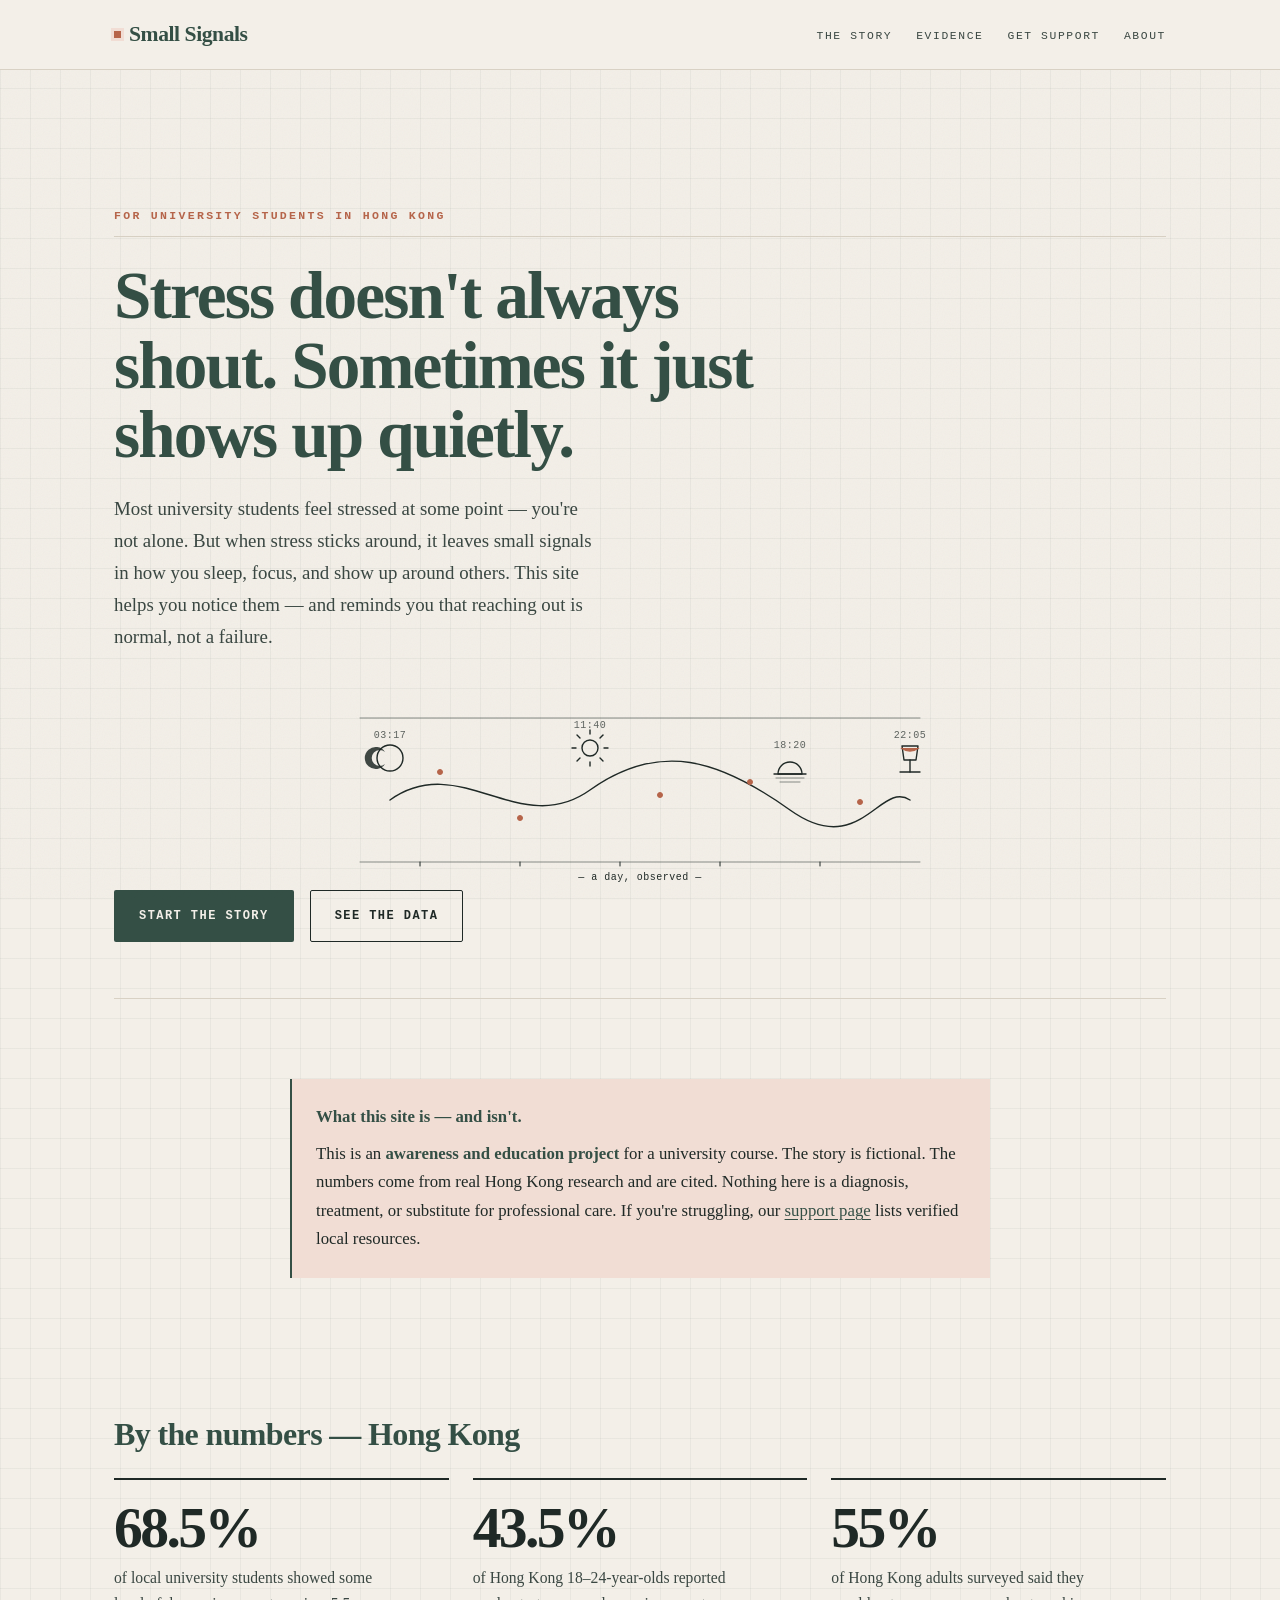
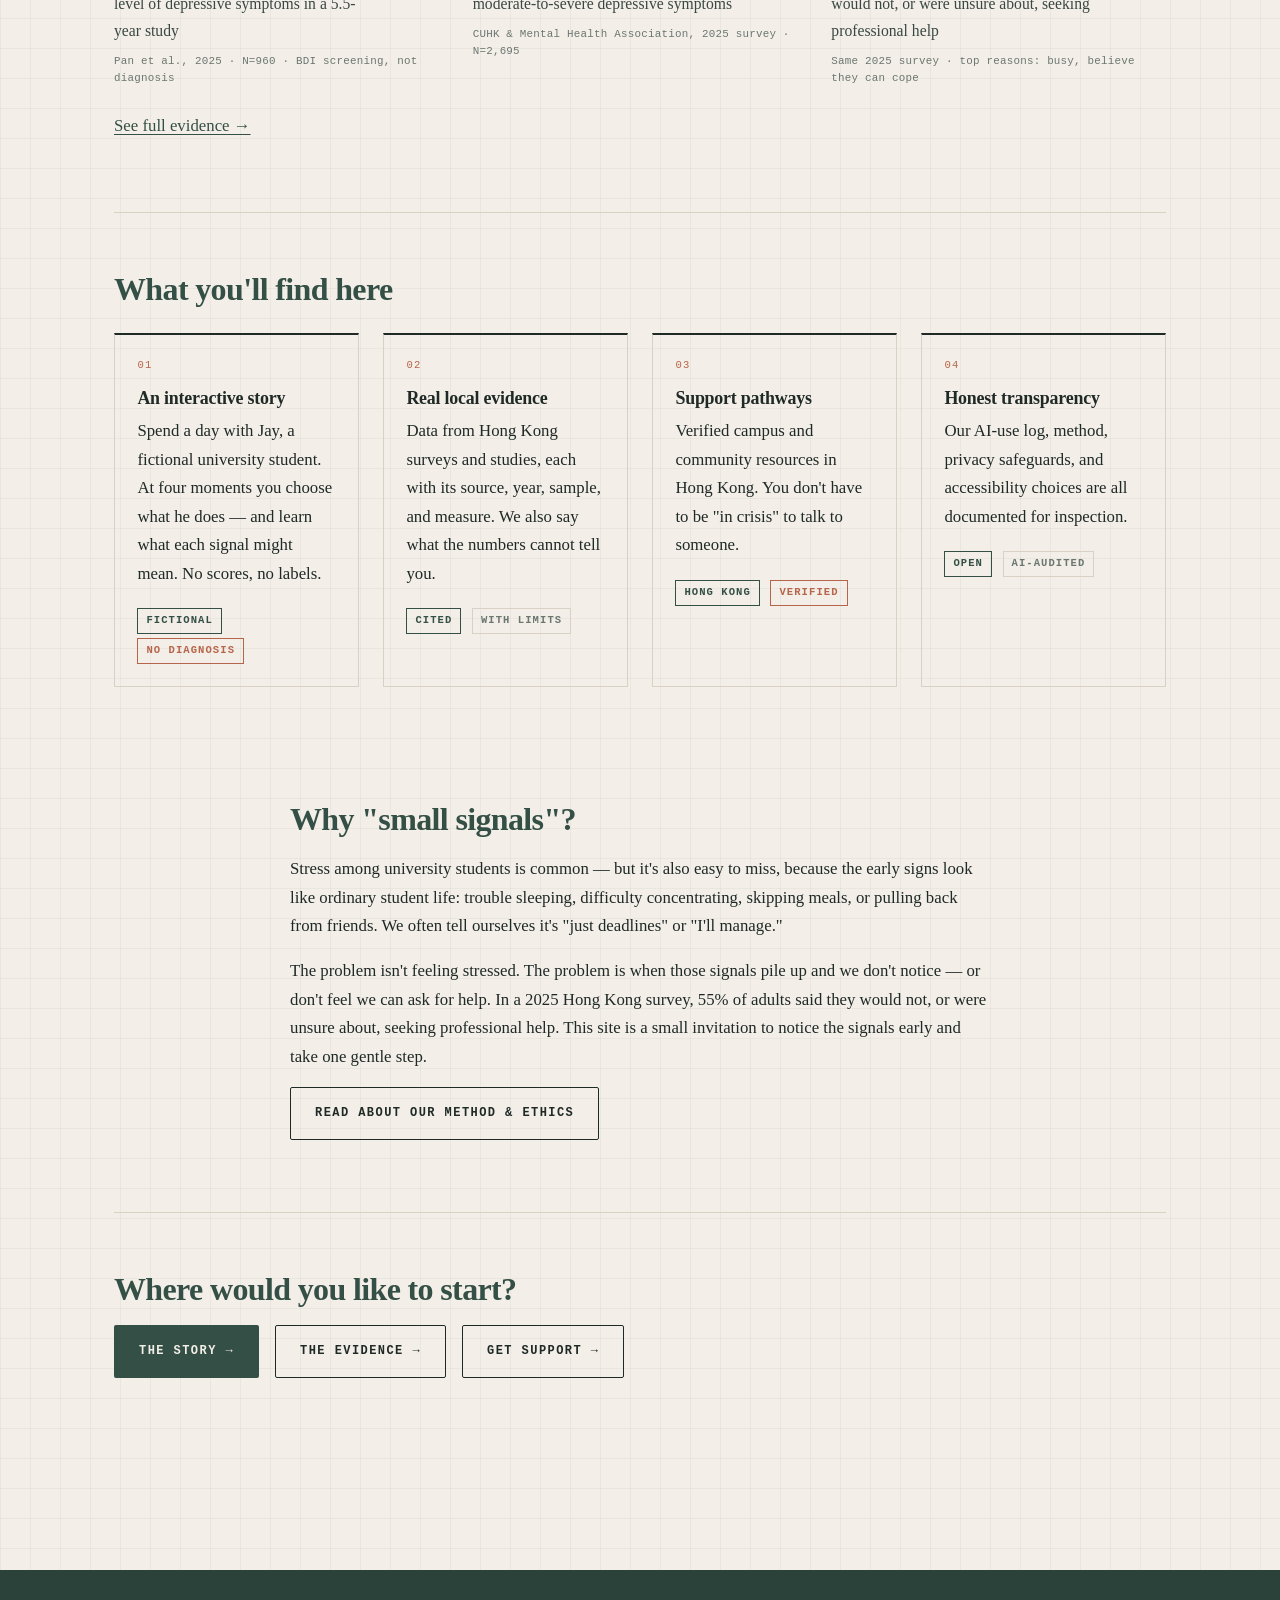
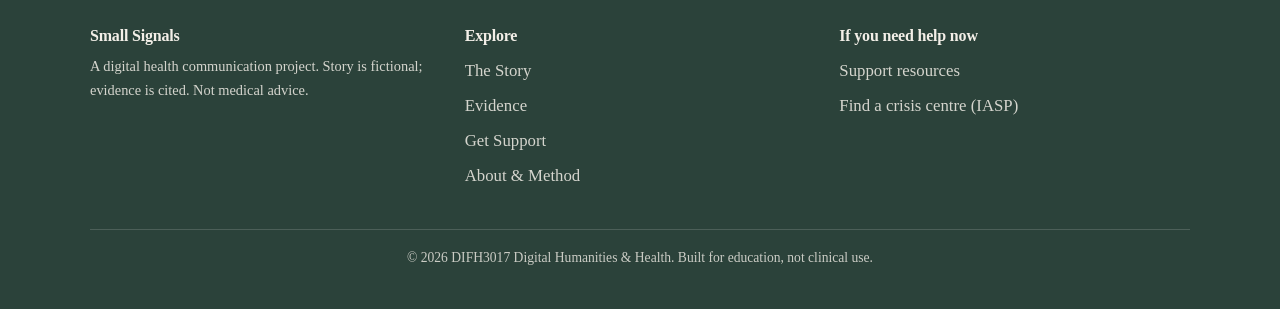
==== commit 6649abd4: "Update index.html" ====
--- a/index.html
+++ b/index.html
@@ -9,6 +9,20 @@
       content="An interactive, evidence-based site helping Hong Kong university students recognise stress signals and take a small step toward support. Fiction paired with real local data."
     />
     <link rel="stylesheet" href="style.css" />
+    <style>
+      /* Gentle entrance for the hero text */
+      .hero .eyebrow, .hero h1, .hero .lede, .hero .btn-group{
+        opacity:0;animation:heroRise .7s ease-out forwards;
+      }
+      .hero .eyebrow{animation-delay:.05s}
+      .hero h1{animation-delay:.15s}
+      .hero .lede{animation-delay:.3s}
+      .hero .btn-group{animation-delay:2s}
+      @keyframes heroRise{from{opacity:0;transform:translateY(10px)}to{opacity:1;transform:none}}
+      @media (prefers-reduced-motion:reduce){
+        .hero .eyebrow,.hero h1,.hero .lede,.hero .btn-group{animation:none;opacity:1}
+      }
+    </style>
   </head>
   <body>
     <a class="skip-link" href="#main">Skip to content</a>
@@ -48,22 +62,43 @@
               .hero-illustration .coral{fill:var(--coral);stroke:var(--coral)}
               .hero-illustration .dot{fill:currentColor}
               .hero-illustration .lbl{font-family:var(--font-mono,monospace);font-size:10px;fill:currentColor;opacity:.7;letter-spacing:.05em}
+              /* The observation path draws itself, like a pen in a notebook */
+              .hero-illustration .draw-path{stroke-dasharray:1000;stroke-dashoffset:1000;animation:heroDraw 2.2s ease-out .3s forwards}
+              .hero-illustration .sig{opacity:0;animation:heroFade .5s ease-out forwards}
+              .hero-illustration .s1{animation-delay:.7s}
+              .hero-illustration .s2{animation-delay:1s}
+              .hero-illustration .s3{animation-delay:1.3s}
+              .hero-illustration .s4{animation-delay:1.55s}
+              .hero-illustration .s5{animation-delay:1.8s}
+              .hero-illustration .marker{opacity:0;animation:heroFade .6s ease-out forwards}
+              .hero-illustration .m1{animation-delay:.6s}
+              .hero-illustration .m2{animation-delay:1s}
+              .hero-illustration .m3{animation-delay:1.4s}
+              .hero-illustration .m4{animation-delay:1.8s}
+              .hero-illustration .fade-late{opacity:0;animation:heroFade .8s ease-out 2.2s forwards}
+              @keyframes heroDraw{to{stroke-dashoffset:0}}
+              @keyframes heroFade{to{opacity:1}}
+              @media (prefers-reduced-motion:reduce){
+                .hero-illustration *{animation:none!important}
+                .hero-illustration .draw-path{stroke-dashoffset:0}
+                .hero-illustration .sig,.hero-illustration .marker,.hero-illustration .fade-late{opacity:1}
+              }
             </style>
           </defs>
           <line x1="40" y1="28" x2="600" y2="28" class="ln-soft"/>
           <line x1="40" y1="172" x2="600" y2="172" class="ln-soft"/>
-          <path d="M70 110 C 140 60, 200 150, 270 100 S 400 70, 470 120 S 560 90, 590 110" class="ln"/>
-          <circle cx="120" cy="82" r="2.5" class="coral"/>
-          <circle cx="200" cy="128" r="2.5" class="coral"/>
-          <circle cx="340" cy="105" r="2.5" class="coral"/>
-          <circle cx="430" cy="92" r="2.5" class="coral"/>
-          <circle cx="540" cy="112" r="2.5" class="coral"/>
-          <g transform="translate(70,110)">
+          <path d="M70 110 C 140 60, 200 150, 270 100 S 400 70, 470 120 S 560 90, 590 110" class="ln draw-path" pathLength="1000"/>
+          <circle cx="120" cy="82" r="2.5" class="coral sig s1"/>
+          <circle cx="200" cy="128" r="2.5" class="coral sig s2"/>
+          <circle cx="340" cy="105" r="2.5" class="coral sig s3"/>
+          <circle cx="430" cy="92" r="2.5" class="coral sig s4"/>
+          <circle cx="540" cy="112" r="2.5" class="coral sig s5"/>
+          <g transform="translate(70,110)" class="marker m1">
             <circle cx="0" cy="-42" r="13" class="ln"/>
             <path d="M -5 -48 a 11 11 0 1 0 0 12 a 8 8 0 1 1 0 -12 z" class="dot" opacity=".85"/>
             <text x="0" y="-62" text-anchor="middle" class="lbl">03:17</text>
           </g>
-          <g transform="translate(270,100)">
+          <g transform="translate(270,100)" class="marker m2">
             <circle cx="0" cy="-42" r="8" class="ln"/>
             <g class="ln">
               <line x1="0" y1="-56" x2="0" y2="-60"/>
@@ -77,28 +112,28 @@
             </g>
             <text x="0" y="-62" text-anchor="middle" class="lbl">11:40</text>
           </g>
-          <g transform="translate(470,120)">
+          <g transform="translate(470,120)" class="marker m3">
             <path d="M -12 -36 a 12 12 0 0 1 24 0 z" class="ln"/>
             <line x1="-16" y1="-36" x2="16" y2="-36" class="ln"/>
             <line x1="-14" y1="-32" x2="14" y2="-32" class="ln-soft"/>
             <line x1="-10" y1="-28" x2="10" y2="-28" class="ln-soft"/>
             <text x="0" y="-62" text-anchor="middle" class="lbl">18:20</text>
           </g>
-          <g transform="translate(590,110)">
+          <g transform="translate(590,110)" class="marker m4">
             <path d="M -8 -54 L 8 -54 L 6 -40 L -6 -40 Z" class="ln"/>
             <line x1="0" y1="-40" x2="0" y2="-28" class="ln"/>
             <path d="M -10 -28 L 10 -28" class="ln"/>
             <path d="M -9 -52 Q 0 -46 9 -52" class="coral" fill="none" stroke-width="1.5"/>
             <text x="0" y="-62" text-anchor="middle" class="lbl">22:05</text>
           </g>
-          <g class="ln-soft">
+          <g class="ln-soft fade-late">
             <line x1="100" y1="172" x2="100" y2="176"/>
             <line x1="200" y1="172" x2="200" y2="176"/>
             <line x1="300" y1="172" x2="300" y2="176"/>
             <line x1="400" y1="172" x2="400" y2="176"/>
             <line x1="500" y1="172" x2="500" y2="176"/>
           </g>
-          <text x="320" y="190" text-anchor="middle" class="lbl">&#8212; a day, observed &#8212;</text>
+          <text x="320" y="190" text-anchor="middle" class="lbl fade-late">&#8212; a day, observed &#8212;</text>
         </svg>
         <div class="btn-group">
           <a href="story.html" class="btn btn--primary">Start the story</a>
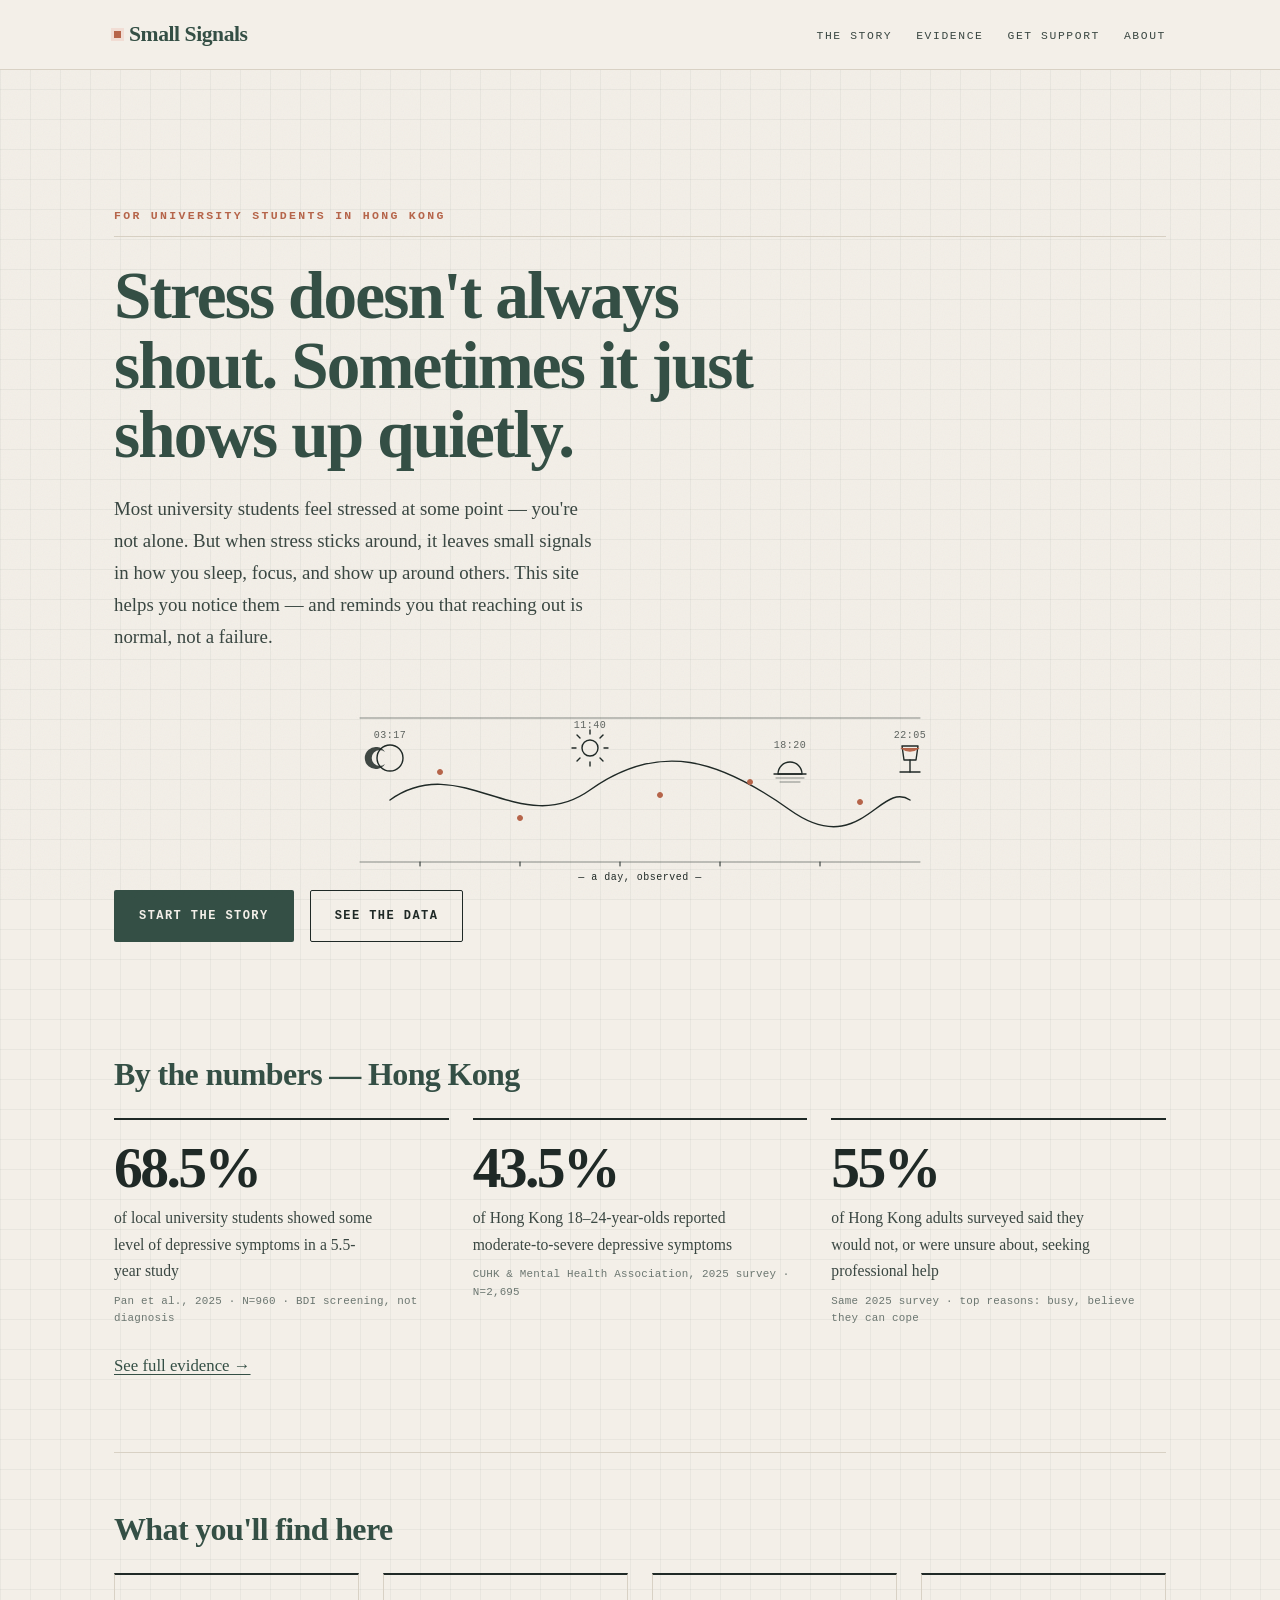
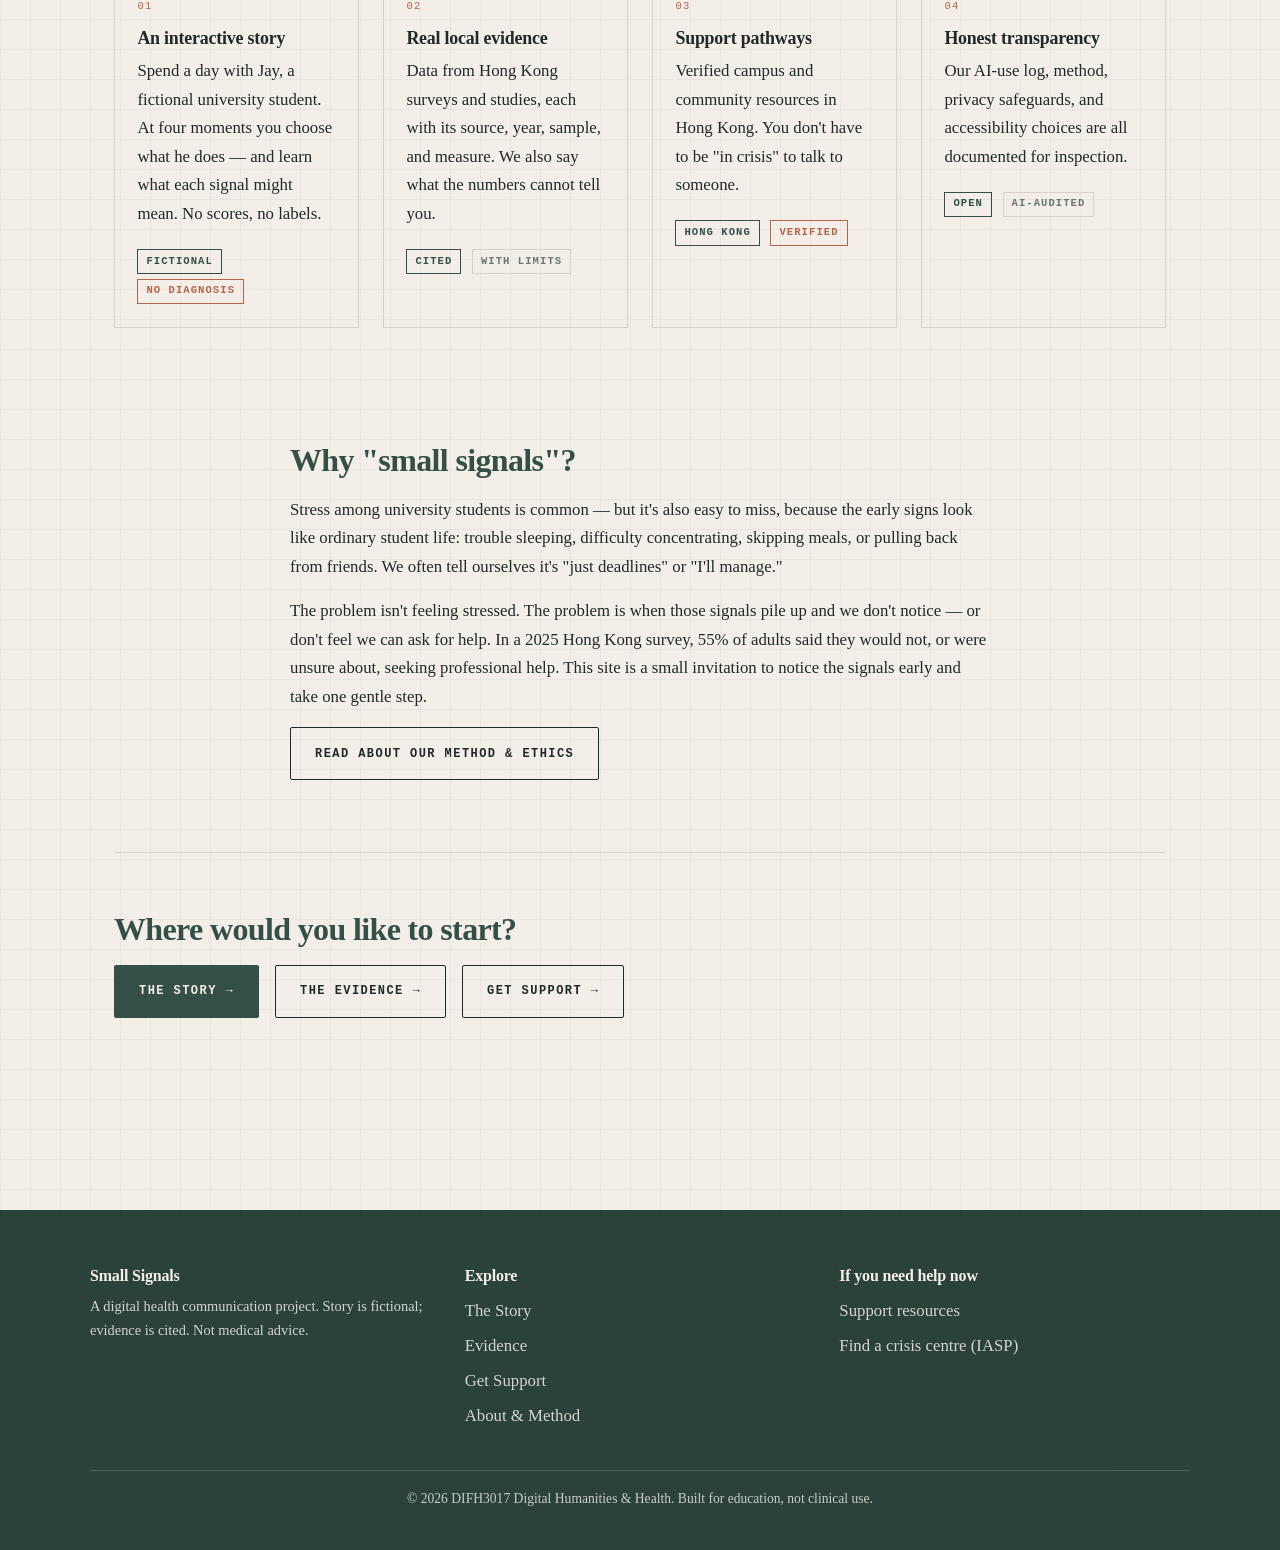
==== commit d6b55924: "Update index.html" ====
--- a/index.html
+++ b/index.html
@@ -141,23 +141,6 @@
         </div>
       </section>
 
-      <!-- DISCLAIMER -->
-      <section class="section section--alt">
-        <div class="prose">
-          <div class="callout callout--green">
-            <strong>What this site is — and isn't.</strong>
-            <p style="margin: 0.5rem 0 0">
-              This is an <strong>awareness and education project</strong> for a
-              university course. The story is fictional. The numbers come from
-              real Hong Kong research and are cited. Nothing here is a
-              diagnosis, treatment, or substitute for professional care. If
-              you're struggling, our <a href="support.html">support page</a>
-              lists verified local resources.
-            </p>
-          </div>
-        </div>
-      </section>
-
       <!-- KEY STATS PREVIEW -->
       <section class="section">
         <h2 style="text-align: center">By the numbers — Hong Kong</h2>
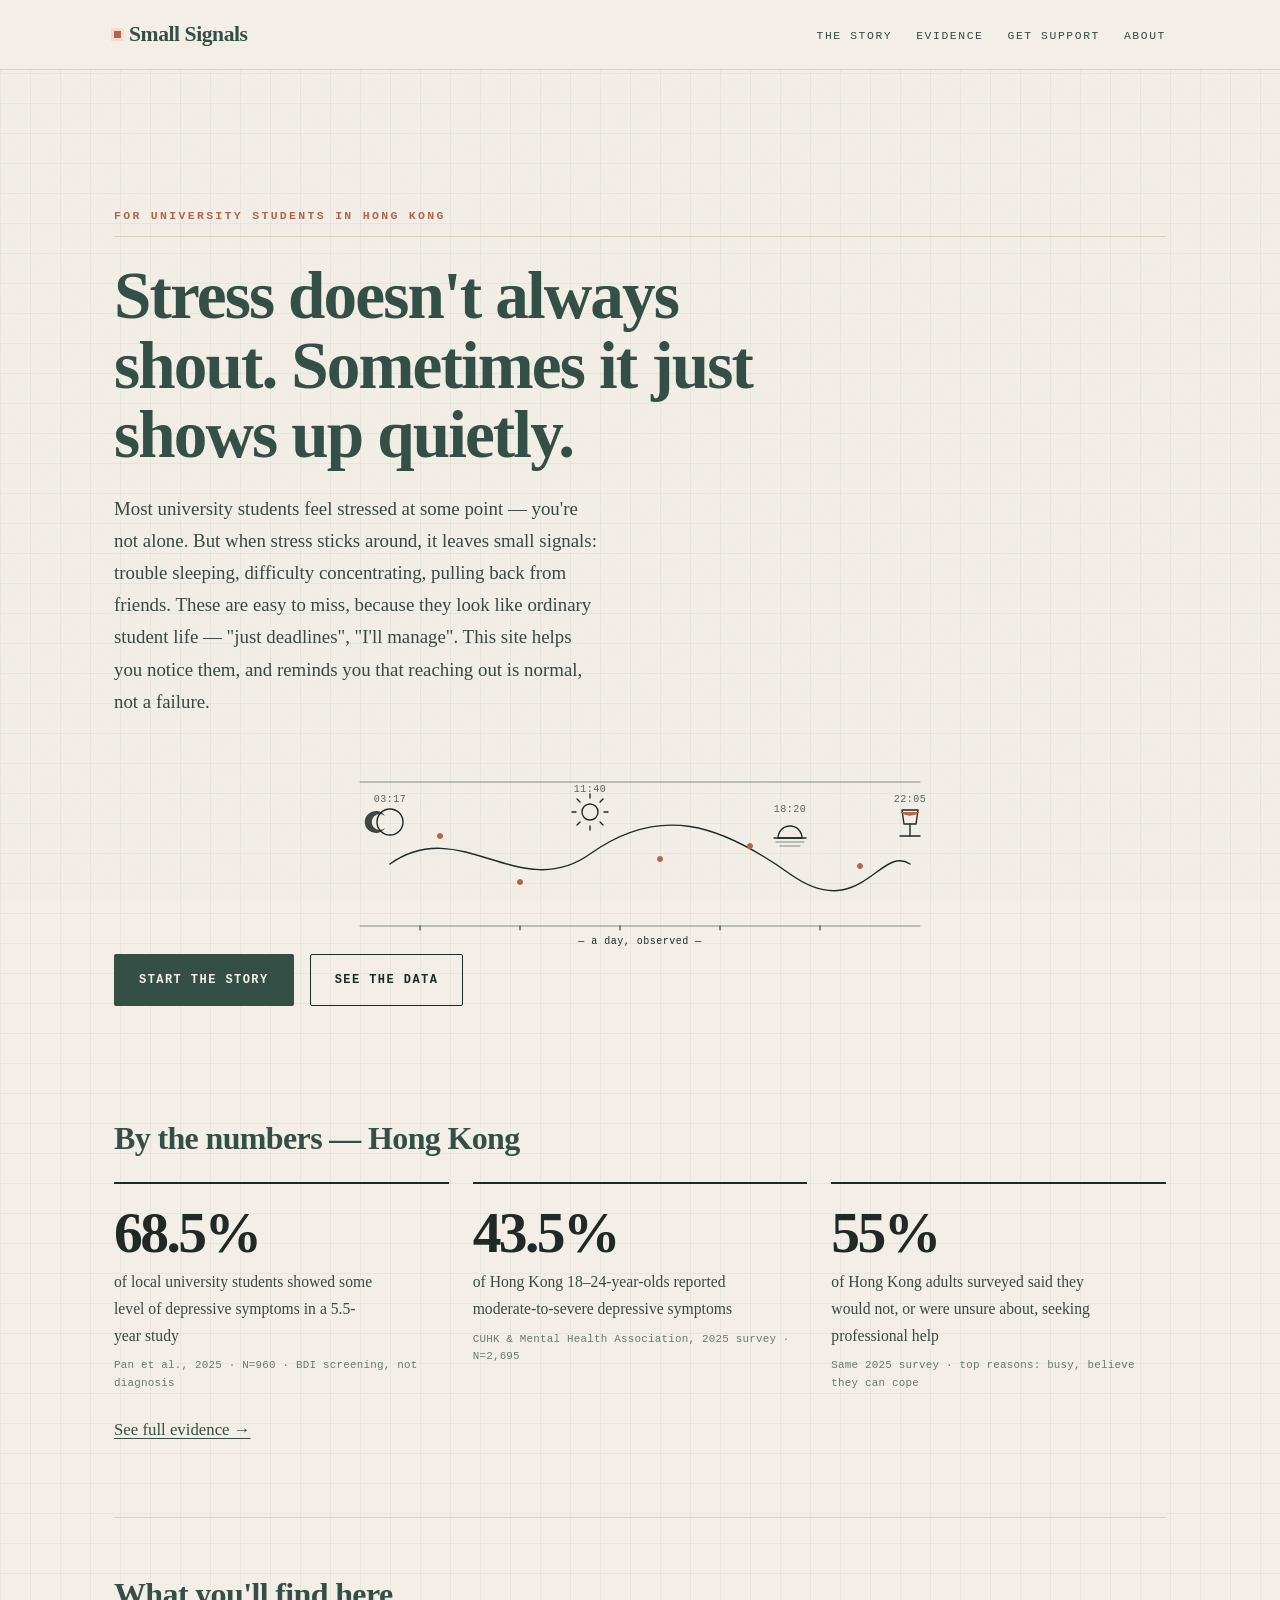
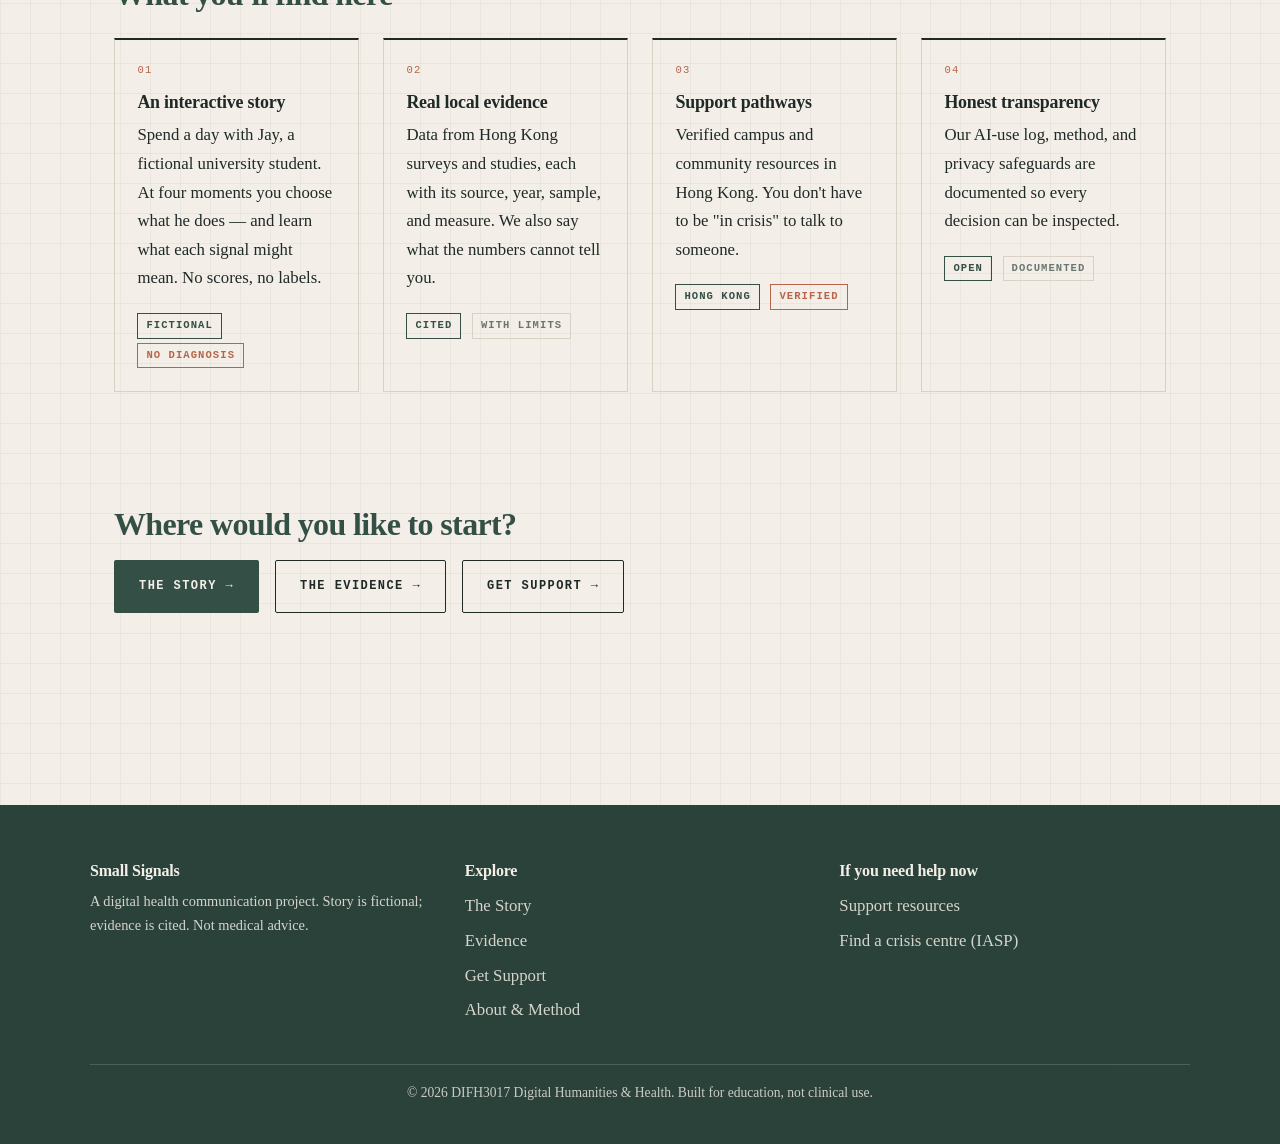
==== commit 922ace0c: "Update index.html" ====
--- a/index.html
+++ b/index.html
@@ -48,10 +48,11 @@
         <h1>Stress doesn't always shout. Sometimes it just shows up quietly.</h1>
         <p class="lede">
           Most university students feel stressed at some point — you're not
-          alone. But when stress sticks around, it leaves small signals in how
-          you sleep, focus, and show up around others. This site helps you
-          notice them — and reminds you that reaching out is normal, not a
-          failure.
+          alone. But when stress sticks around, it leaves small signals: trouble
+          sleeping, difficulty concentrating, pulling back from friends. These
+          are easy to miss, because they look like ordinary student life — "just
+          deadlines", "I'll manage". This site helps you notice them, and
+          reminds you that reaching out is normal, not a failure.
         </p>
         <svg viewBox="0 0 640 200" class="hero-illustration" role="img" aria-label="A field-notebook style illustration of a day's observation path with four time markers: moon at night, sun at morning, sunset at dusk, and a lamp at evening">
           <defs>
@@ -215,44 +216,17 @@
             <div class="icon" aria-hidden="true">🔍</div>
             <h3>Honest transparency</h3>
             <p>
-              Our AI-use log, method, privacy safeguards, and accessibility
-              choices are all documented for inspection.
+              Our AI-use log, method, and privacy safeguards are documented so
+              every decision can be inspected.
             </p>
             <span class="tag">Open</span>
-            <span class="tag tag--muted">AI-audited</span>
-          </div>
-        </div>
-      </section>
-
-      <!-- WHY -->
-      <section class="section">
-        <div class="prose">
-          <h2>Why "small signals"?</h2>
-          <p>
-            Stress among university students is common — but it's also easy to
-            miss, because the early signs look like ordinary student life:
-            trouble sleeping, difficulty concentrating, skipping meals, or
-            pulling back from friends. We often tell ourselves it's "just
-            deadlines" or "I'll manage."
-          </p>
-          <p>
-            The problem isn't feeling stressed. The problem is when those
-            signals pile up and we don't notice — or don't feel we can ask for
-            help. In a 2025 Hong Kong survey, 55% of adults said they would
-            not, or were unsure about, seeking professional help. This site is
-            a small invitation to notice the signals early and take one gentle
-            step.
-          </p>
-          <p>
-            <a href="about.html" class="btn btn--ghost"
-              >Read about our method &amp; ethics</a
-            >
-          </p>
+            <span class="tag tag--muted">Documented</span>
+          </div>
         </div>
       </section>
 
       <!-- CTA -->
-      <section class="section section--alt" style="text-align: center">
+      <section class="section" style="text-align: center">
         <h2>Where would you like to start?</h2>
         <div class="btn-group">
           <a href="story.html" class="btn btn--primary">The Story →</a>
